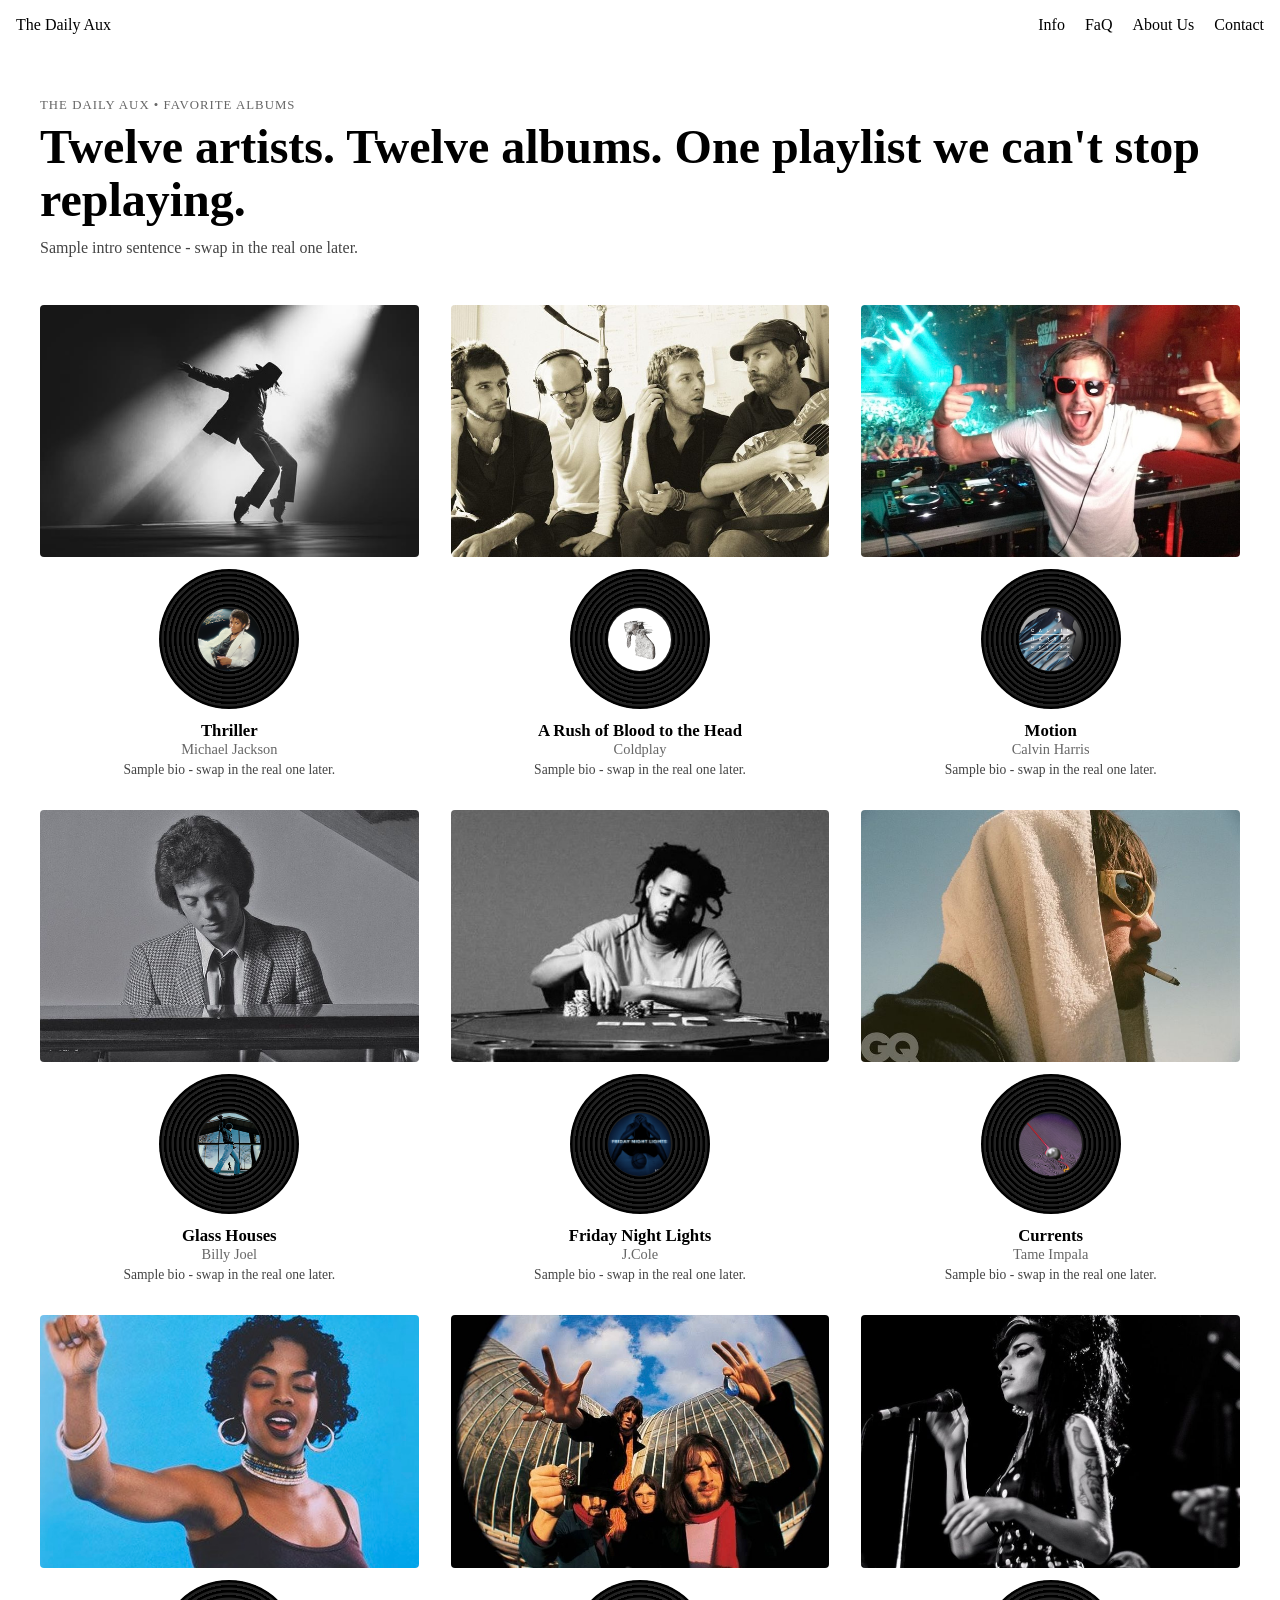
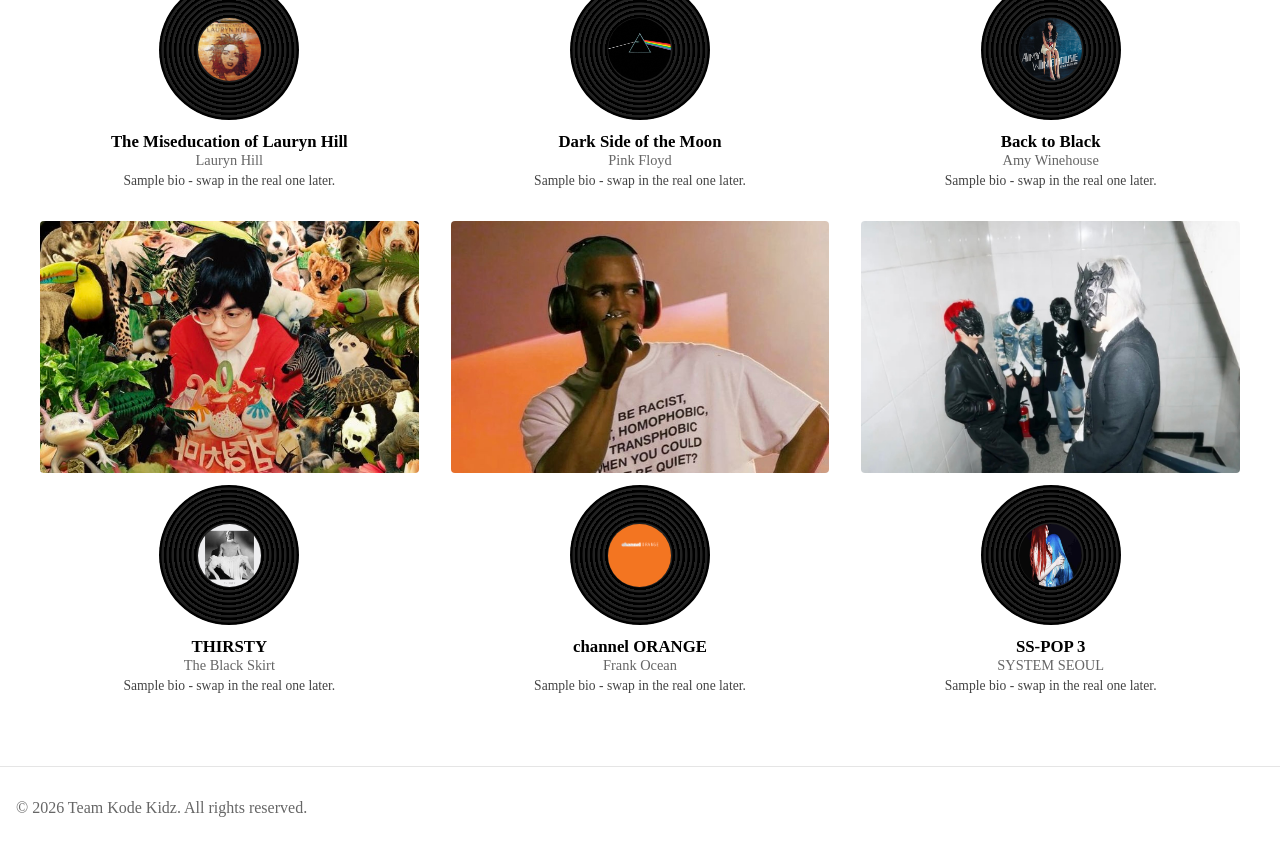
==== index.html @ ed81948b "Add home page artist/album images and grid layout - images/home/: 12 artist photos + 12 album covers" ====
<!DOCTYPE html>
<html lang="en">
<head>
  <meta charset="UTF-8">
  <meta name="viewport" content="width=device-width, initial-scale=1.0">
  <title>The Daily Aux | Home</title>
  <link rel="stylesheet" href="style.css">

  <!-- Home page only. style.css stays the shared frame (header/footer); -->
  <!-- each page styles its own <main> content here. -->
  <style>
    .intro {
      padding: 2rem 1.5rem;
    }

    .intro-eyebrow {
      text-transform: uppercase;
      letter-spacing: 0.08em;
      font-size: 0.8rem;
      color: #666;
      margin: 0 0 0.5rem;
    }

    .intro-headline {
      font-size: clamp(1.75rem, 4vw, 3rem);
      line-height: 1.1;
      margin: 0 0 0.75rem;
    }

    .intro-text {
      max-width: 40em;
      color: #444;
      margin: 0;
    }

    .spotlight {
      padding: 1rem 1.5rem 3rem;
    }

    .spotlight-grid {
      display: grid;
      grid-template-columns: repeat(3, 1fr);
      gap: 2rem;
    }

    .spotlight-card {
      display: flex;
      flex-direction: column;
      align-items: center;
      text-align: center;
      gap: 0.75rem;
    }

    .spotlight-photo {
      margin: 0;
      width: 100%;
      aspect-ratio: 3 / 2;
      overflow: hidden;
      border-radius: 4px;
      background: #eeeeee;
    }

    .spotlight-photo img {
      width: 100%;
      height: 100%;
      object-fit: cover;
    }

    /* Vinyl record - pure CSS, spins on its own. No JS. */
    .vinyl {
      width: 140px;
      height: 140px;
    }

    .vinyl-record {
      width: 100%;
      height: 100%;
      border-radius: 50%;
      background: repeating-radial-gradient(circle, #222222 0, #222222 2px, #000000 3px, #000000 5px);
      display: flex;
      align-items: center;
      justify-content: center;
      animation: vinyl-spin 6s linear infinite;
    }

    .vinyl-label {
      width: 45%;
      height: 45%;
      border-radius: 50%;
      object-fit: cover;
    }

    @keyframes vinyl-spin {
      from { transform: rotate(0deg); }
      to { transform: rotate(360deg); }
    }

    .spotlight-text h2 {
      margin: 0;
      font-size: 1.05rem;
    }

    .spotlight-text h3 {
      margin: 0;
      font-weight: 400;
      color: #666666;
      font-size: 0.9rem;
    }

    .spotlight-text p {
      margin: 0.25rem 0 0;
      font-size: 0.85rem;
      color: #444444;
    }
  </style>
</head>
<body>

  <!-- [SHARED HEADER] MJ only - do not edit this block -->
  <header>
    <div class="logo">
      <a href="index.html">The Daily Aux</a>
    </div>
    <nav>
      <ul>
        <li><a href="info.html">Info</a></li>
        <li><a href="faq.html">FaQ</a></li>
        <li><a href="about.html">About Us</a></li>
        <li><a href="contact.html">Contact</a></li>
      </ul>
    </nav>
  </header>

  <!-- ======================================================== -->
  <!-- [YOUR WORKSPACE] Edit only inside this <main> tag.       -->

  <main>

    <!-- ============================================================ -->
    <!-- INTRO                                                         -->
    <!-- Sample placeholder copy only - real text comes later.        -->
    <!-- ============================================================ -->
    <section class="intro">
      <p class="intro-eyebrow">The Daily Aux &bull; Favorite Albums</p>
      <h1 class="intro-headline">Twelve artists. Twelve albums. One playlist we can't stop replaying.</h1>
      <p class="intro-text">Sample intro sentence - swap in the real one later.</p>
    </section>

    <!-- ============================================================ -->
    <!-- ARTIST SPOTLIGHT - static grid, HTML+CSS only, no JS yet.    -->
    <!-- All 12 artists show at once, no arrows or navigation. Each   -->
    <!-- card has its own vinyl that spins on its own (pure CSS       -->
    <!-- animation) with that artist's album cover as the label.      -->
    <!-- Later, once JS is allowed, this becomes a one-at-a-time      -->
    <!-- carousel with arrows - same cards, reused.                   -->
    <!-- Bios and images below are placeholders - real files go in   -->
    <!-- images/home/ as artist-NN-code.jpg / album-NN-code.jpg,      -->
    <!-- where NN is the order number and code is a 2-letter artist  -->
    <!-- code (mj, cp, ch, bj, jc, ti, lh, pf, aw, bs, fo, ss).       -->
    <!-- ============================================================ -->
    <section class="spotlight" aria-label="Featured artists">
      <div class="spotlight-grid">

        <article class="spotlight-card">
          <figure class="spotlight-photo">
            <img src="images/home/artist-01-mj.jpg" alt="Michael Jackson">
          </figure>
          <div class="vinyl">
            <div class="vinyl-record">
              <img class="vinyl-label" src="images/home/album-01-mj.jpg" alt="Thriller cover">
            </div>
          </div>
          <div class="spotlight-text">
            <h2>Thriller</h2>
            <h3>Michael Jackson</h3>
            <p>Sample bio - swap in the real one later.</p>
          </div>
        </article>

        <article class="spotlight-card">
          <figure class="spotlight-photo">
            <img src="images/home/artist-02-cp.jpg" alt="Coldplay">
          </figure>
          <div class="vinyl">
            <div class="vinyl-record">
              <img class="vinyl-label" src="images/home/album-02-cp.jpg" alt="A Rush of Blood to the Head cover">
            </div>
          </div>
          <div class="spotlight-text">
            <h2>A Rush of Blood to the Head</h2>
            <h3>Coldplay</h3>
            <p>Sample bio - swap in the real one later.</p>
          </div>
        </article>

        <article class="spotlight-card">
          <figure class="spotlight-photo">
            <img src="images/home/artist-03-ch.jpg" alt="Calvin Harris">
          </figure>
          <div class="vinyl">
            <div class="vinyl-record">
              <img class="vinyl-label" src="images/home/album-03-ch.jpg" alt="Motion cover">
            </div>
          </div>
          <div class="spotlight-text">
            <h2>Motion</h2>
            <h3>Calvin Harris</h3>
            <p>Sample bio - swap in the real one later.</p>
          </div>
        </article>

        <article class="spotlight-card">
          <figure class="spotlight-photo">
            <img src="images/home/artist-04-bj.jpg" alt="Billy Joel">
          </figure>
          <div class="vinyl">
            <div class="vinyl-record">
              <img class="vinyl-label" src="images/home/album-04-bj.jpg" alt="Glass Houses cover">
            </div>
          </div>
          <div class="spotlight-text">
            <h2>Glass Houses</h2>
            <h3>Billy Joel</h3>
            <p>Sample bio - swap in the real one later.</p>
          </div>
        </article>

        <article class="spotlight-card">
          <figure class="spotlight-photo">
            <img src="images/home/artist-05-jc.jpg" alt="J.Cole">
          </figure>
          <div class="vinyl">
            <div class="vinyl-record">
              <img class="vinyl-label" src="images/home/album-05-jc.jpg" alt="Friday Night Lights cover">
            </div>
          </div>
          <div class="spotlight-text">
            <h2>Friday Night Lights</h2>
            <h3>J.Cole</h3>
            <p>Sample bio - swap in the real one later.</p>
          </div>
        </article>

        <article class="spotlight-card">
          <figure class="spotlight-photo">
            <img src="images/home/artist-06-ti.jpg" alt="Tame Impala">
          </figure>
          <div class="vinyl">
            <div class="vinyl-record">
              <img class="vinyl-label" src="images/home/album-06-ti.jpg" alt="Currents cover">
            </div>
          </div>
          <div class="spotlight-text">
            <h2>Currents</h2>
            <h3>Tame Impala</h3>
            <p>Sample bio - swap in the real one later.</p>
          </div>
        </article>

        <article class="spotlight-card">
          <figure class="spotlight-photo">
            <img src="images/home/artist-07-lh.jpg" alt="Lauryn Hill">
          </figure>
          <div class="vinyl">
            <div class="vinyl-record">
              <img class="vinyl-label" src="images/home/album-07-lh.jpg" alt="The Miseducation of Lauryn Hill cover">
            </div>
          </div>
          <div class="spotlight-text">
            <h2>The Miseducation of Lauryn Hill</h2>
            <h3>Lauryn Hill</h3>
            <p>Sample bio - swap in the real one later.</p>
          </div>
        </article>

        <article class="spotlight-card">
          <figure class="spotlight-photo">
            <img src="images/home/artist-08-pf.jpg" alt="Pink Floyd">
          </figure>
          <div class="vinyl">
            <div class="vinyl-record">
              <img class="vinyl-label" src="images/home/album-08-pf.jpg" alt="Dark Side of the Moon cover">
            </div>
          </div>
          <div class="spotlight-text">
            <h2>Dark Side of the Moon</h2>
            <h3>Pink Floyd</h3>
            <p>Sample bio - swap in the real one later.</p>
          </div>
        </article>

        <article class="spotlight-card">
          <figure class="spotlight-photo">
            <img src="images/home/artist-09-aw.jpg" alt="Amy Winehouse">
          </figure>
          <div class="vinyl">
            <div class="vinyl-record">
              <img class="vinyl-label" src="images/home/album-09-aw.jpg" alt="Back to Black cover">
            </div>
          </div>
          <div class="spotlight-text">
            <h2>Back to Black</h2>
            <h3>Amy Winehouse</h3>
            <p>Sample bio - swap in the real one later.</p>
          </div>
        </article>

        <article class="spotlight-card">
          <figure class="spotlight-photo">
            <img src="images/home/artist-10-bs.jpg" alt="The Black Skirt">
          </figure>
          <div class="vinyl">
            <div class="vinyl-record">
              <img class="vinyl-label" src="images/home/album-10-bs.jpg" alt="THIRSTY cover">
            </div>
          </div>
          <div class="spotlight-text">
            <h2>THIRSTY</h2>
            <h3>The Black Skirt</h3>
            <p>Sample bio - swap in the real one later.</p>
          </div>
        </article>

        <article class="spotlight-card">
          <figure class="spotlight-photo">
            <img src="images/home/artist-11-fo.jpg" alt="Frank Ocean">
          </figure>
          <div class="vinyl">
            <div class="vinyl-record">
              <img class="vinyl-label" src="images/home/album-11-fo.jpg" alt="channel ORANGE cover">
            </div>
          </div>
          <div class="spotlight-text">
            <h2>channel ORANGE</h2>
            <h3>Frank Ocean</h3>
            <p>Sample bio - swap in the real one later.</p>
          </div>
        </article>

        <article class="spotlight-card">
          <figure class="spotlight-photo">
            <img src="images/home/artist-12-ss.jpg" alt="SYSTEM SEOUL">
          </figure>
          <div class="vinyl">
            <div class="vinyl-record">
              <img class="vinyl-label" src="images/home/album-12-ss.jpg" alt="SS-POP 3 cover">
            </div>
          </div>
          <div class="spotlight-text">
            <h2>SS-POP 3</h2>
            <h3>SYSTEM SEOUL</h3>
            <p>Sample bio - swap in the real one later.</p>
          </div>
        </article>

      </div>
    </section>

  </main>
  <!-- ======================================================== -->

  <!-- [SHARED FOOTER] MJ only - do not edit this block -->
  <footer>
    <hr>
    <p>&copy; 2026 Team Kode Kidz. All rights reserved.</p>
  </footer>

</body>
</html>
---- style.css ----
/* =========================================================
   IMS222 Team Project - Shared Stylesheet
   MJ manages this file. Team members: do not edit.

   Only the shared frame (top menu bar + footer) is styled
   here so every page matches. Page content inside <main> we
   style ourselves as we go.
   ========================================================= */

*,
*::before,
*::after {
  box-sizing: border-box;
}

body {
  margin: 0;
}

img {
  max-width: 100%;
  height: auto;
}

/* --- Top menu bar (shared header) --- */
header {
  display: flex;
  flex-wrap: wrap;
  align-items: center;
  justify-content: space-between;
  padding: 1rem;
}

header .logo a {
  text-decoration: none;
  color: inherit;
}

nav ul {
  display: flex;
  flex-wrap: wrap;
  gap: 1.25rem;
  margin: 0;
  padding: 0;
  list-style: none;
}

nav a {
  text-decoration: none;
  color: inherit;
}

nav a:hover {
  text-decoration: underline;
}

main {
  padding: 1rem;
}
/* --- Footer (shared) --- */
footer {
  color: #666666;
}

footer p {
  padding: 1rem;
}

footer hr {
  border: none;
  border-top: 1px solid #e5e5e5;
}
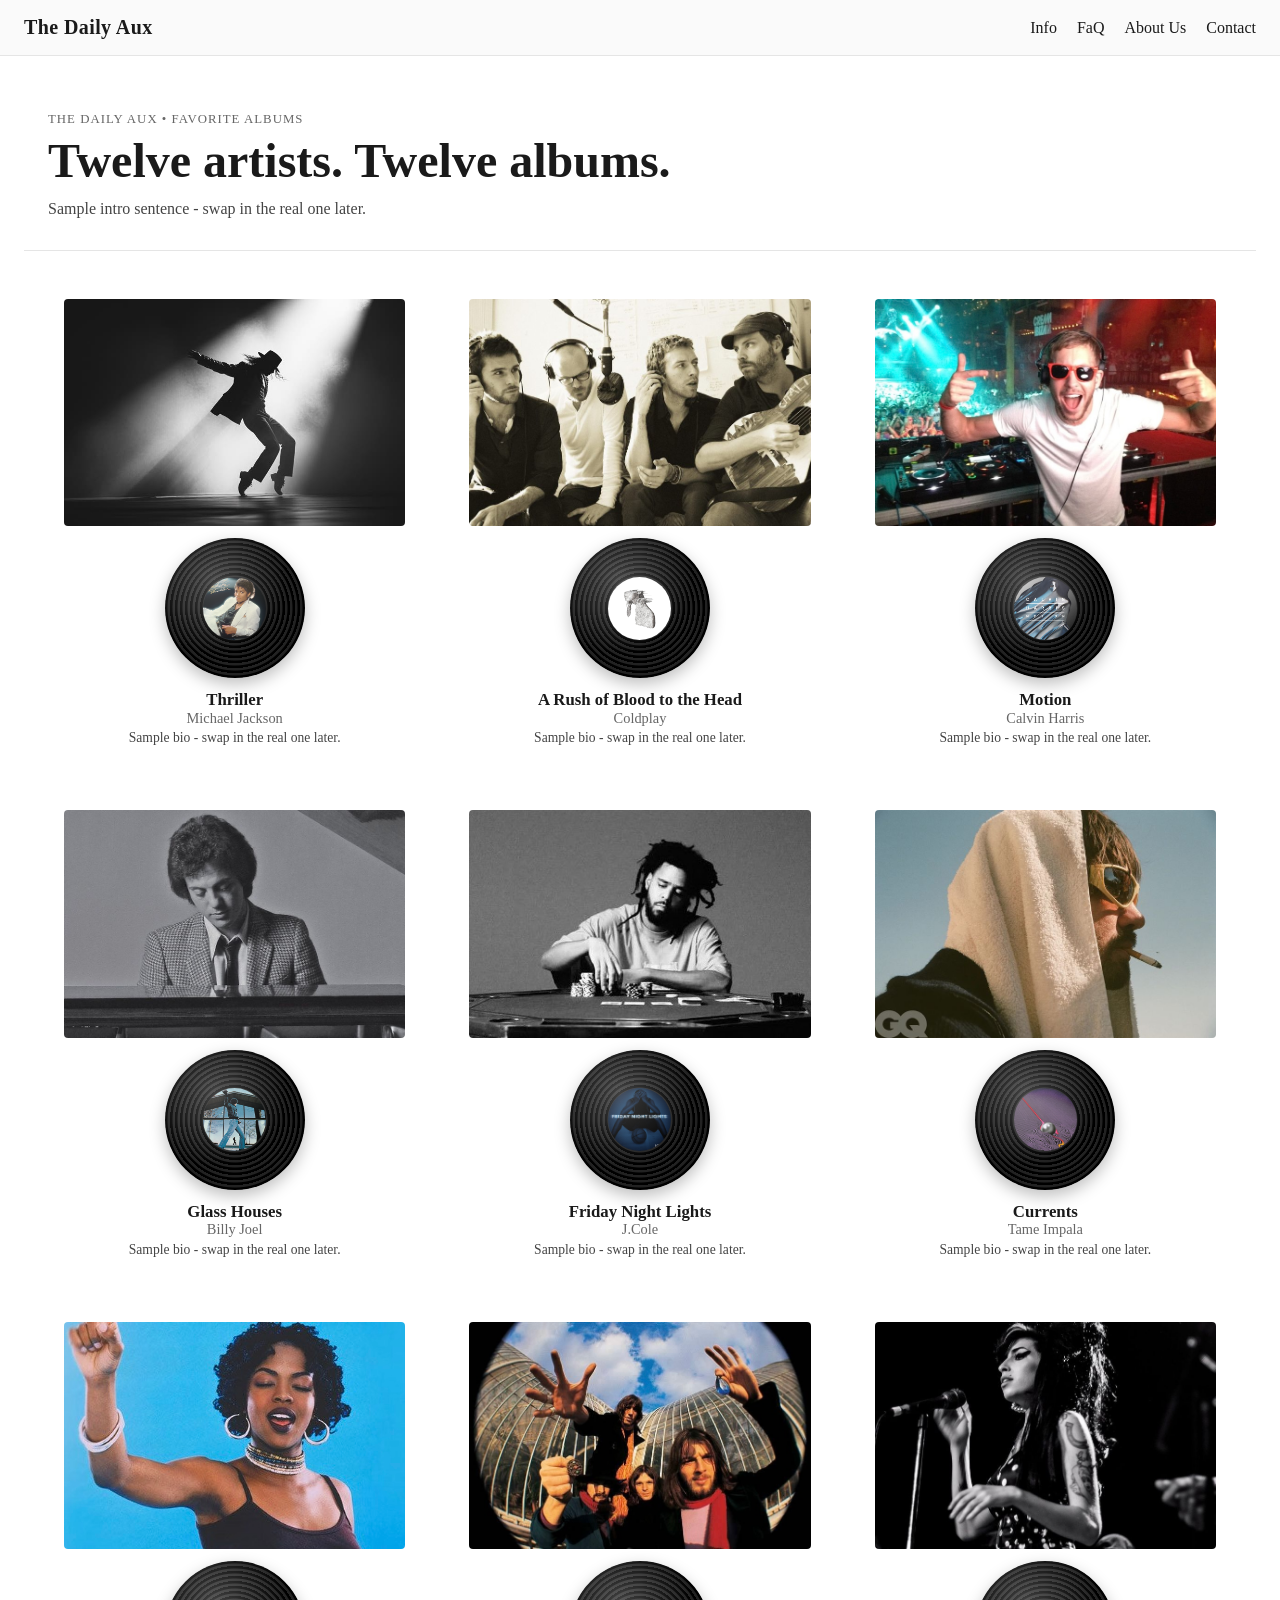
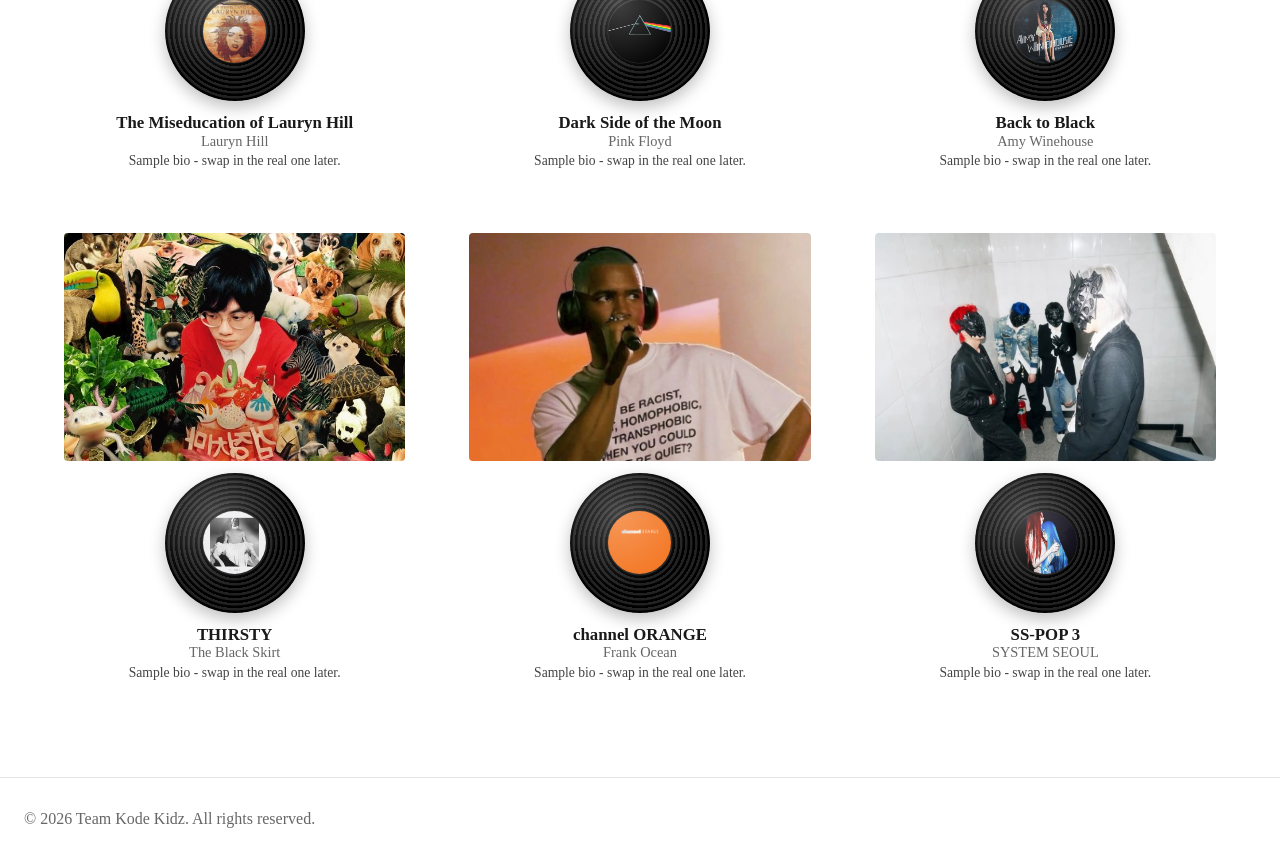
==== commit b8a6a684: "Style pass: shared frame polish + home page detail style.css (applies to all 5 pages): - Color token" ====
--- a/index.html
+++ b/index.html
@@ -34,13 +34,26 @@
     }
 
     .spotlight {
-      padding: 1rem 1.5rem 3rem;
+      padding: 2rem 1.5rem 3rem;
+      border-top: 1px solid #e5e5e5;
     }
 
     .spotlight-grid {
       display: grid;
       grid-template-columns: repeat(3, 1fr);
       gap: 2rem;
+    }
+
+    @media (max-width: 700px) {
+      .spotlight-grid {
+        grid-template-columns: repeat(2, 1fr);
+      }
+    }
+
+    @media (max-width: 420px) {
+      .spotlight-grid {
+        grid-template-columns: 1fr;
+      }
     }
 
     .spotlight-card {
@@ -49,6 +62,15 @@
       align-items: center;
       text-align: center;
       gap: 0.75rem;
+      padding: 1rem;
+      border-radius: 8px;
+      background: #ffffff;
+      transition: transform 0.2s ease, box-shadow 0.2s ease;
+    }
+
+    .spotlight-card:hover {
+      transform: translateY(-4px);
+      box-shadow: 0 10px 20px rgba(0, 0, 0, 0.08);
     }
 
     .spotlight-photo {
@@ -73,14 +95,26 @@
     }
 
     .vinyl-record {
+      position: relative;
       width: 100%;
       height: 100%;
       border-radius: 50%;
       background: repeating-radial-gradient(circle, #222222 0, #222222 2px, #000000 3px, #000000 5px);
+      box-shadow: 0 6px 16px rgba(0, 0, 0, 0.25);
       display: flex;
       align-items: center;
       justify-content: center;
       animation: vinyl-spin 6s linear infinite;
+    }
+
+    /* Glossy highlight sitting on top of the record + label */
+    .vinyl-record::before {
+      content: "";
+      position: absolute;
+      inset: 0;
+      border-radius: 50%;
+      background: radial-gradient(circle at 35% 30%, rgba(255, 255, 255, 0.25), transparent 55%);
+      pointer-events: none;
     }
 
     .vinyl-label {
@@ -142,7 +176,7 @@
     <!-- ============================================================ -->
     <section class="intro">
       <p class="intro-eyebrow">The Daily Aux &bull; Favorite Albums</p>
-      <h1 class="intro-headline">Twelve artists. Twelve albums. One playlist we can't stop replaying.</h1>
+      <h1 class="intro-headline">Twelve artists. Twelve albums.</h1>
       <p class="intro-text">Sample intro sentence - swap in the real one later.</p>
     </section>
 
--- a/style.css
+++ b/style.css
@@ -13,13 +13,51 @@
   box-sizing: border-box;
 }
 
+:root {
+  --color-accent: #b5502e;
+  --color-text: #1a1a1a;
+  --color-muted: #666666;
+
+  --space-sm: 0.5rem;
+  --space-md: 1rem;
+  --space-lg: 1.5rem;
+  --space-xl: 2rem;
+}
+
 body {
   margin: 0;
+  color: var(--color-text);
 }
 
 img {
   max-width: 100%;
   height: auto;
+}
+
+/* --- Heading defaults (applies everywhere, incl. each page's <main>) --- */
+h1,
+h2,
+h3 {
+  margin: 0 0 0.5em;
+  font-weight: 700;
+  line-height: 1.15;
+}
+
+h1 {
+  font-size: 2.25rem;
+}
+
+h2 {
+  font-size: 1.5rem;
+}
+
+h3 {
+  font-size: 1.125rem;
+}
+
+/* --- Body link color (nav links keep their own style below) --- */
+main a {
+  color: var(--color-accent);
 }
 
 /* --- Top menu bar (shared header) --- */
@@ -28,10 +66,15 @@
   flex-wrap: wrap;
   align-items: center;
   justify-content: space-between;
-  padding: 1rem;
+  padding: var(--space-md) var(--space-lg);
+  background: #fafafa;
+  border-bottom: 1px solid #e5e5e5;
 }
 
 header .logo a {
+  font-weight: 700;
+  font-size: 1.25rem;
+  letter-spacing: 0.02em;
   text-decoration: none;
   color: inherit;
 }
@@ -54,16 +97,22 @@
   text-decoration: underline;
 }
 
+/* Current page, marked with aria-current="page" on the matching link */
+nav a[aria-current="page"] {
+  color: var(--color-accent);
+  font-weight: 700;
+}
+
 main {
-  padding: 1rem;
+  padding: var(--space-lg);
 }
 /* --- Footer (shared) --- */
 footer {
-  color: #666666;
+  color: var(--color-muted);
 }
 
 footer p {
-  padding: 1rem;
+  padding: var(--space-md) var(--space-lg);
 }
 
 footer hr {
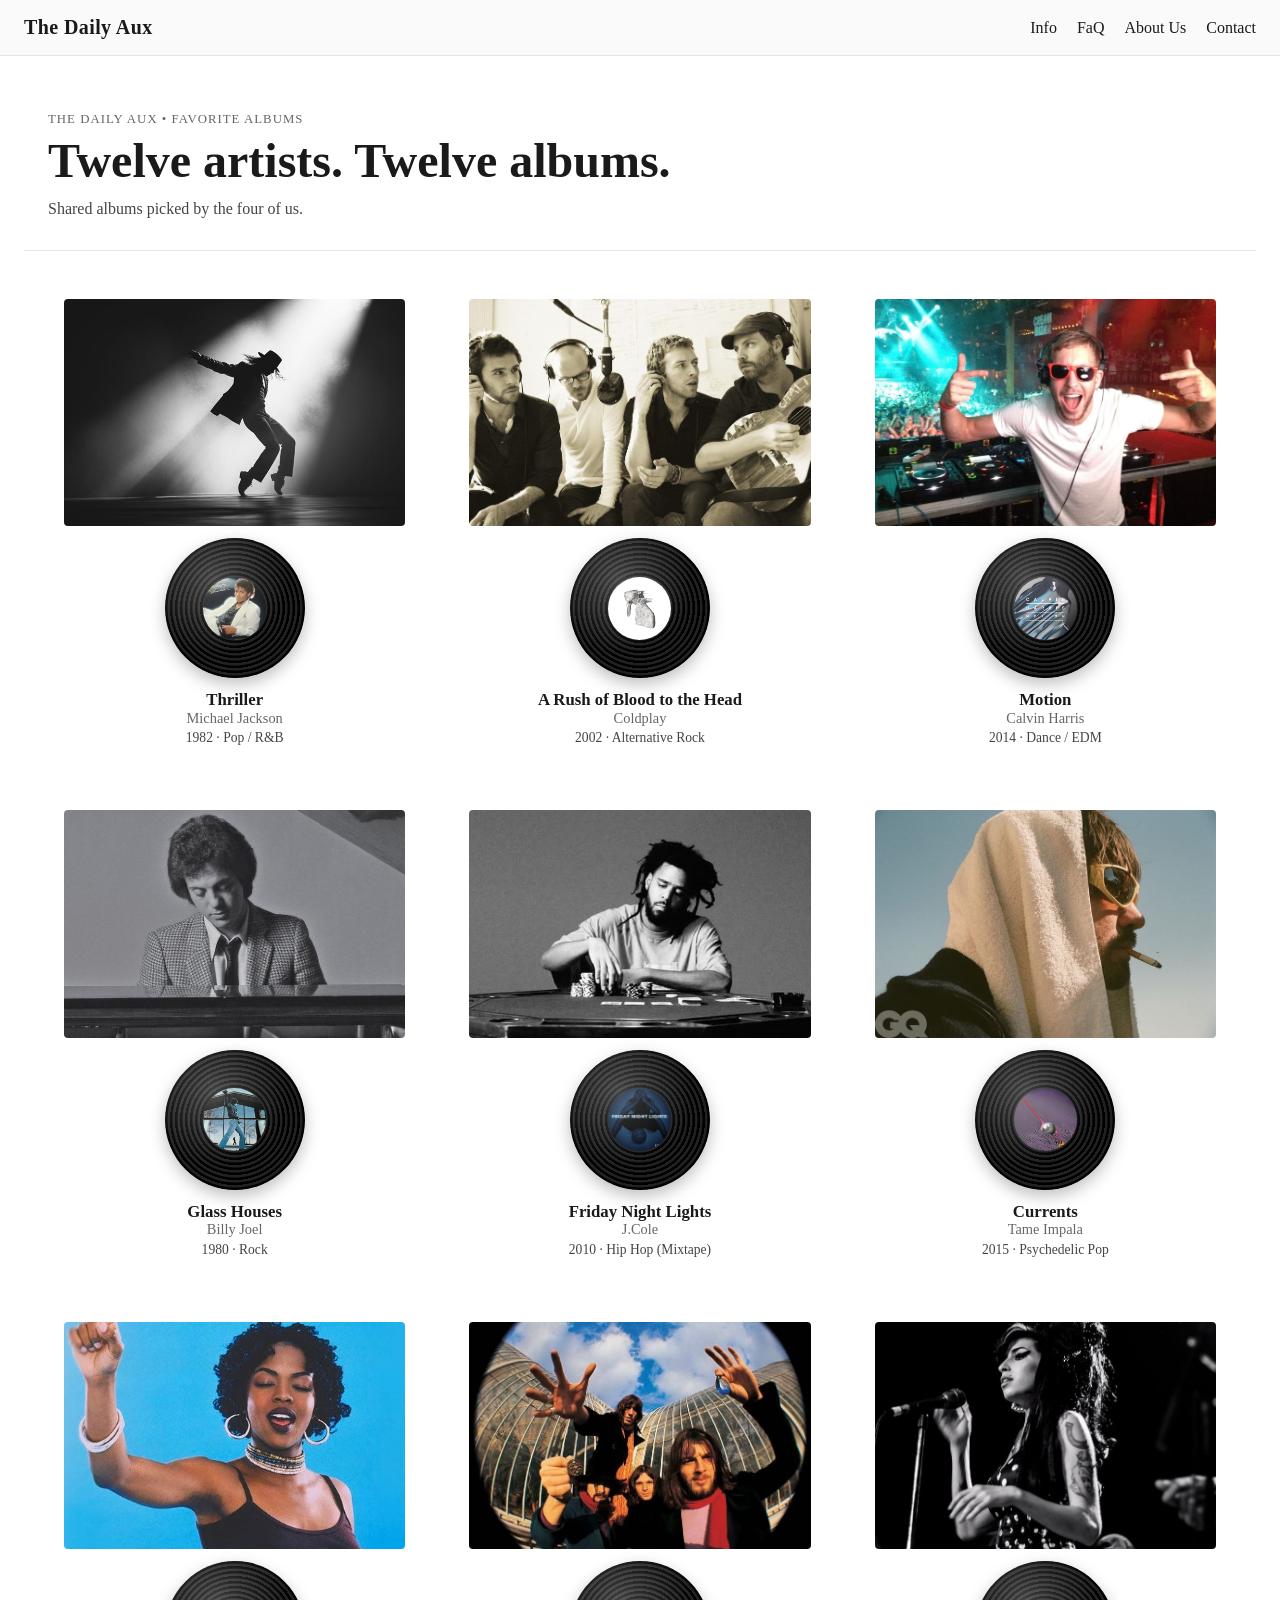
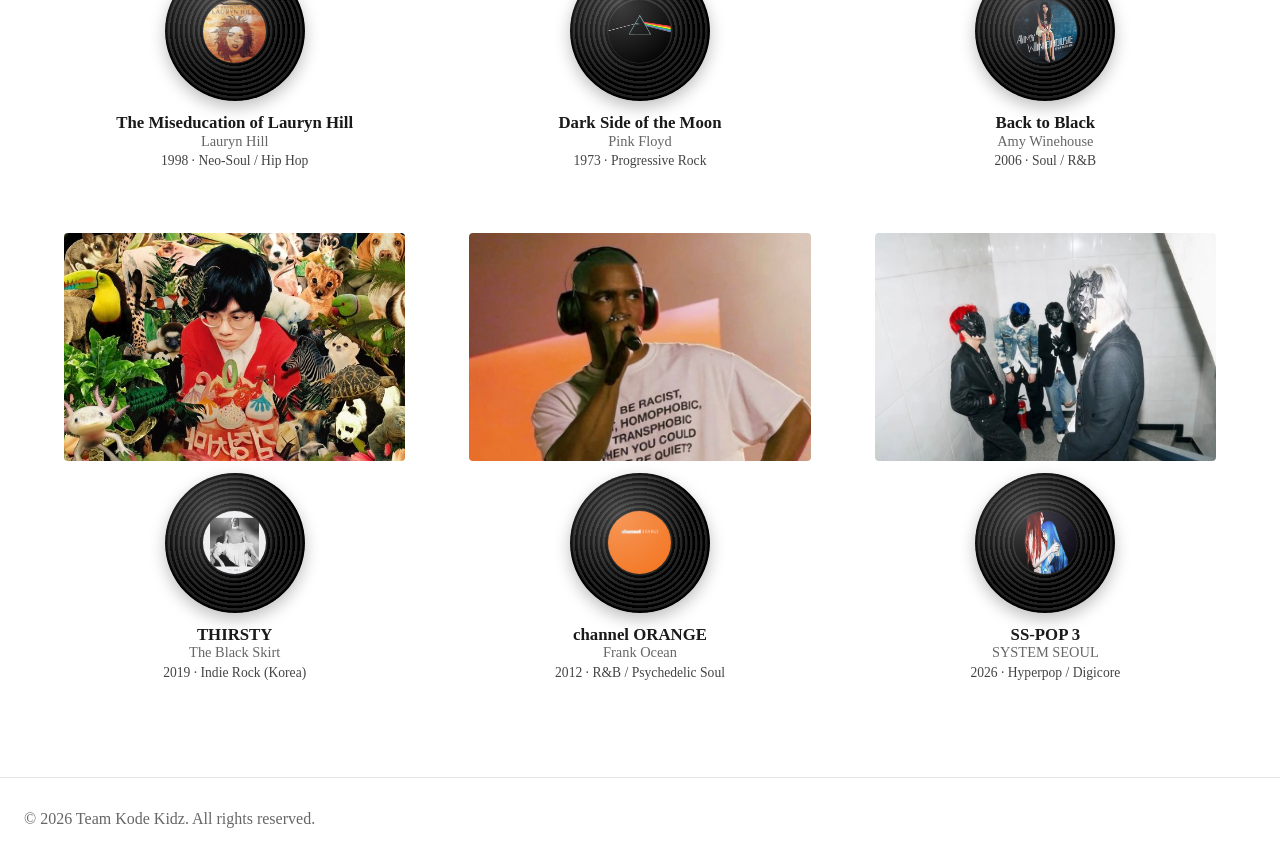
==== commit 2cd3ca55: "Fill in home page intro and album metadata - Intro tagline: "Shared albums picked by the four of us." ====
--- a/index.html
+++ b/index.html
@@ -177,7 +177,7 @@
     <section class="intro">
       <p class="intro-eyebrow">The Daily Aux &bull; Favorite Albums</p>
       <h1 class="intro-headline">Twelve artists. Twelve albums.</h1>
-      <p class="intro-text">Sample intro sentence - swap in the real one later.</p>
+      <p class="intro-text">Shared albums picked by the four of us.</p>
     </section>
 
     <!-- ============================================================ -->
@@ -207,7 +207,7 @@
           <div class="spotlight-text">
             <h2>Thriller</h2>
             <h3>Michael Jackson</h3>
-            <p>Sample bio - swap in the real one later.</p>
+            <p>1982 &middot; Pop / R&amp;B</p>
           </div>
         </article>
 
@@ -223,7 +223,7 @@
           <div class="spotlight-text">
             <h2>A Rush of Blood to the Head</h2>
             <h3>Coldplay</h3>
-            <p>Sample bio - swap in the real one later.</p>
+            <p>2002 &middot; Alternative Rock</p>
           </div>
         </article>
 
@@ -239,7 +239,7 @@
           <div class="spotlight-text">
             <h2>Motion</h2>
             <h3>Calvin Harris</h3>
-            <p>Sample bio - swap in the real one later.</p>
+            <p>2014 &middot; Dance / EDM</p>
           </div>
         </article>
 
@@ -255,7 +255,7 @@
           <div class="spotlight-text">
             <h2>Glass Houses</h2>
             <h3>Billy Joel</h3>
-            <p>Sample bio - swap in the real one later.</p>
+            <p>1980 &middot; Rock</p>
           </div>
         </article>
 
@@ -271,7 +271,7 @@
           <div class="spotlight-text">
             <h2>Friday Night Lights</h2>
             <h3>J.Cole</h3>
-            <p>Sample bio - swap in the real one later.</p>
+            <p>2010 &middot; Hip Hop (Mixtape)</p>
           </div>
         </article>
 
@@ -287,7 +287,7 @@
           <div class="spotlight-text">
             <h2>Currents</h2>
             <h3>Tame Impala</h3>
-            <p>Sample bio - swap in the real one later.</p>
+            <p>2015 &middot; Psychedelic Pop</p>
           </div>
         </article>
 
@@ -303,7 +303,7 @@
           <div class="spotlight-text">
             <h2>The Miseducation of Lauryn Hill</h2>
             <h3>Lauryn Hill</h3>
-            <p>Sample bio - swap in the real one later.</p>
+            <p>1998 &middot; Neo-Soul / Hip Hop</p>
           </div>
         </article>
 
@@ -319,7 +319,7 @@
           <div class="spotlight-text">
             <h2>Dark Side of the Moon</h2>
             <h3>Pink Floyd</h3>
-            <p>Sample bio - swap in the real one later.</p>
+            <p>1973 &middot; Progressive Rock</p>
           </div>
         </article>
 
@@ -335,7 +335,7 @@
           <div class="spotlight-text">
             <h2>Back to Black</h2>
             <h3>Amy Winehouse</h3>
-            <p>Sample bio - swap in the real one later.</p>
+            <p>2006 &middot; Soul / R&amp;B</p>
           </div>
         </article>
 
@@ -351,7 +351,7 @@
           <div class="spotlight-text">
             <h2>THIRSTY</h2>
             <h3>The Black Skirt</h3>
-            <p>Sample bio - swap in the real one later.</p>
+            <p>2019 &middot; Indie Rock (Korea)</p>
           </div>
         </article>
 
@@ -367,7 +367,7 @@
           <div class="spotlight-text">
             <h2>channel ORANGE</h2>
             <h3>Frank Ocean</h3>
-            <p>Sample bio - swap in the real one later.</p>
+            <p>2012 &middot; R&amp;B / Psychedelic Soul</p>
           </div>
         </article>
 
@@ -383,7 +383,7 @@
           <div class="spotlight-text">
             <h2>SS-POP 3</h2>
             <h3>SYSTEM SEOUL</h3>
-            <p>Sample bio - swap in the real one later.</p>
+            <p>2026 &middot; Hyperpop / Digicore</p>
           </div>
         </article>
 
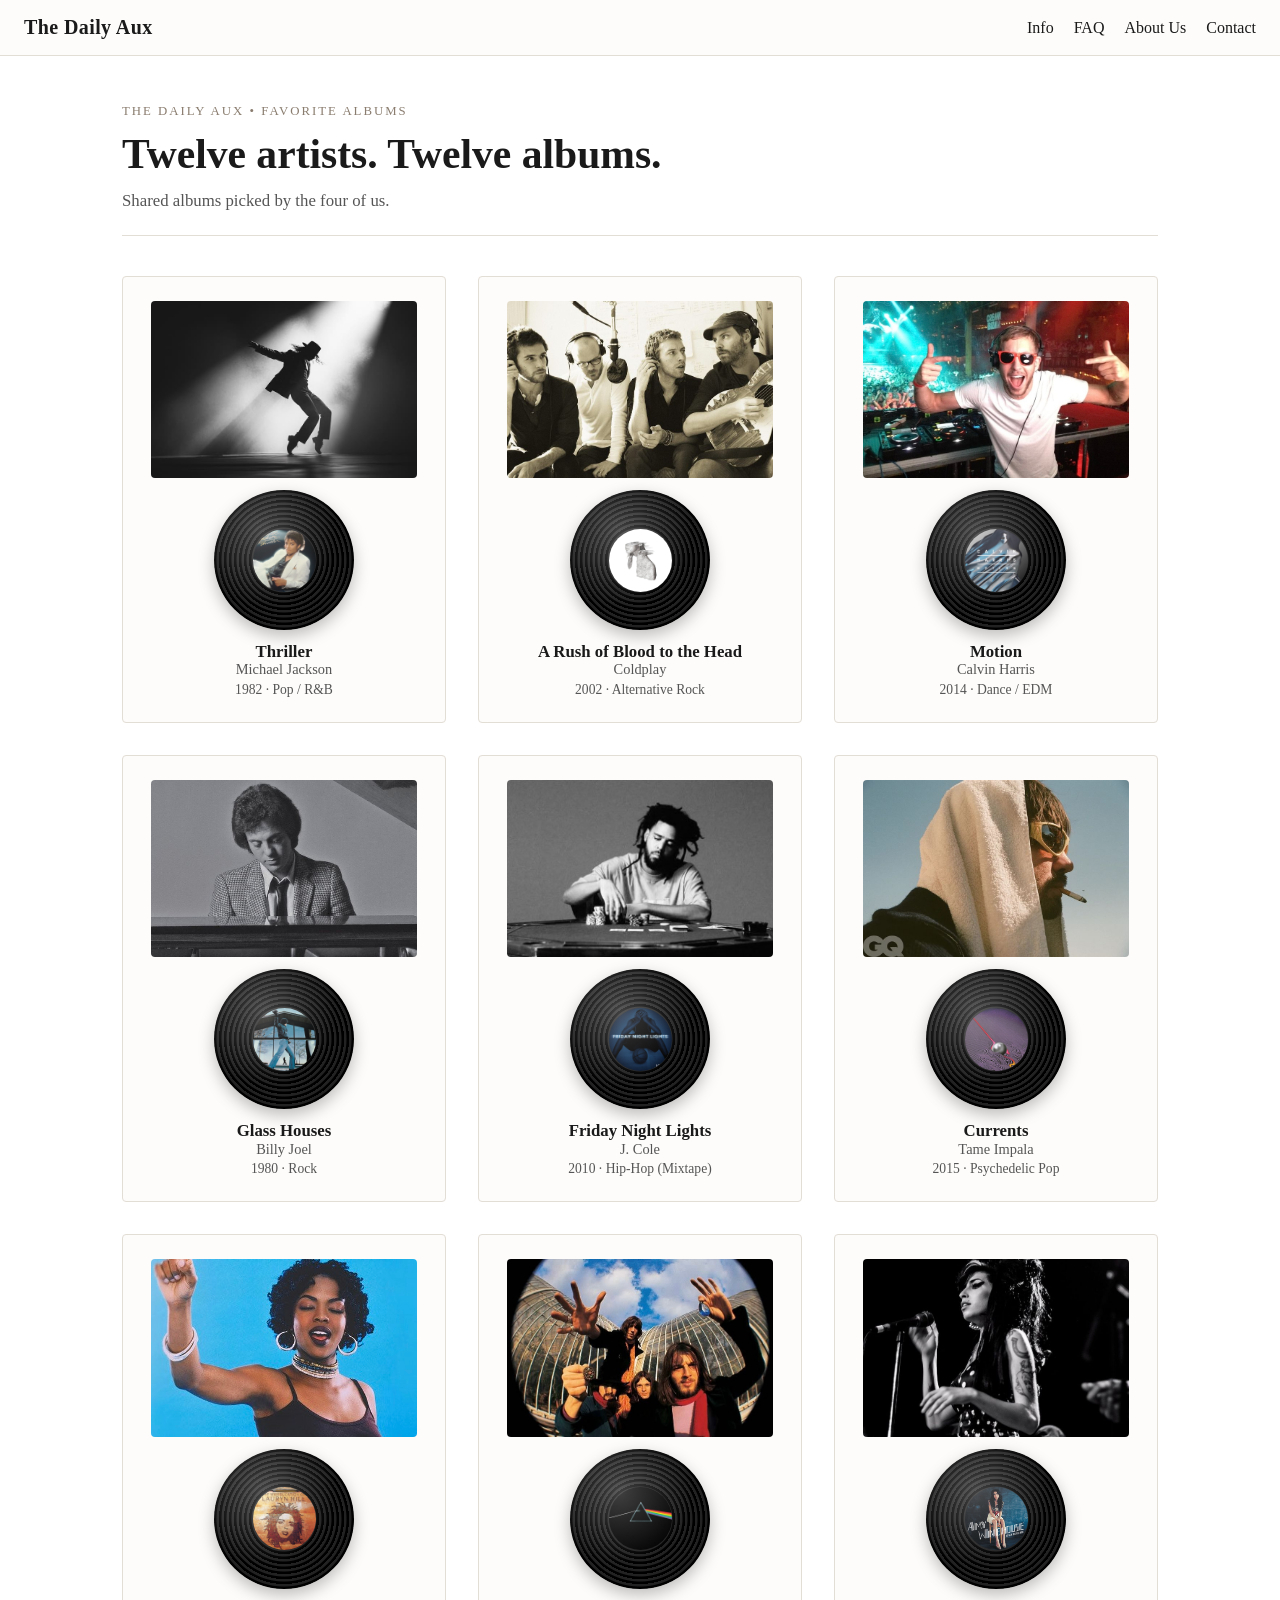
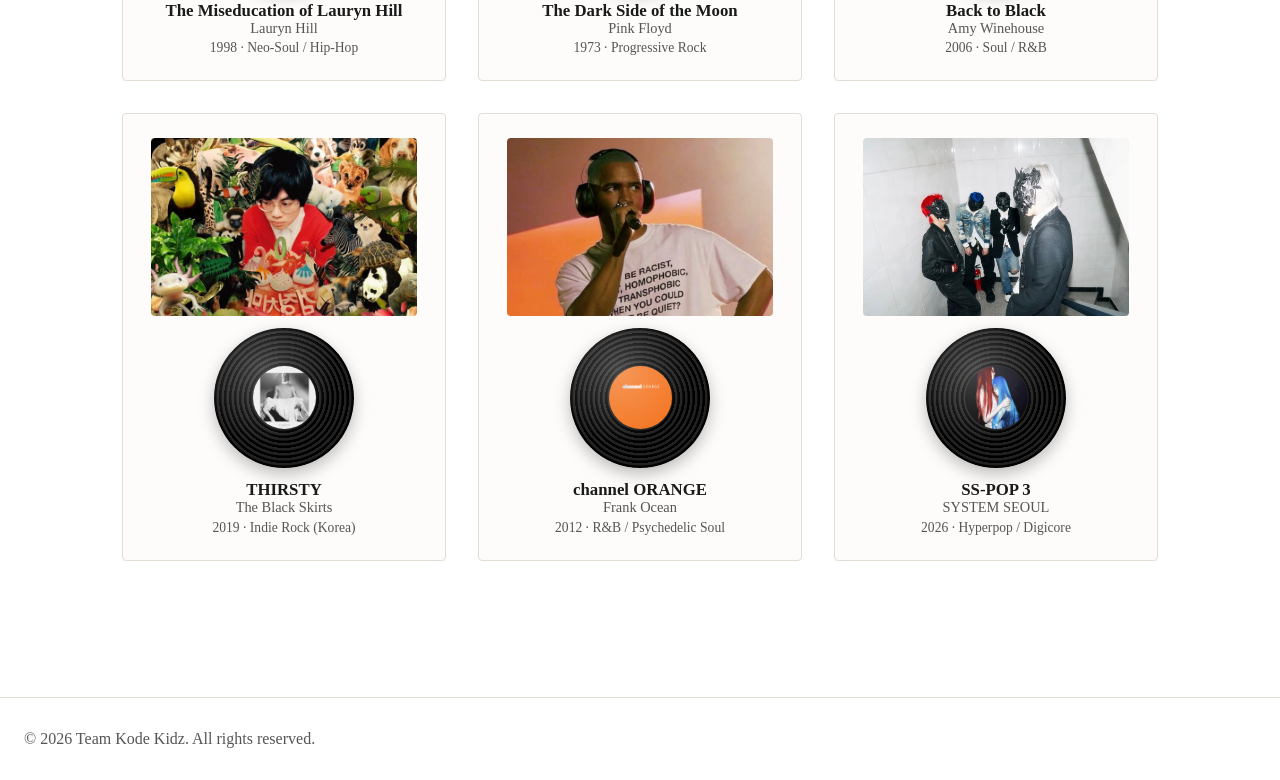
==== commit f97ccaee: "Unify page design on the Info layout; shared page header; image cleanup Styles - style.css is now th" ====
--- a/index.html
+++ b/index.html
@@ -5,148 +5,8 @@
   <meta name="viewport" content="width=device-width, initial-scale=1.0">
   <title>The Daily Aux | Home</title>
   <link rel="stylesheet" href="style.css">
-
-  <!-- Home page only. style.css stays the shared frame (header/footer); -->
-  <!-- each page styles its own <main> content here. -->
-  <style>
-    .intro {
-      padding: 2rem 1.5rem;
-    }
-
-    .intro-eyebrow {
-      text-transform: uppercase;
-      letter-spacing: 0.08em;
-      font-size: 0.8rem;
-      color: #666;
-      margin: 0 0 0.5rem;
-    }
-
-    .intro-headline {
-      font-size: clamp(1.75rem, 4vw, 3rem);
-      line-height: 1.1;
-      margin: 0 0 0.75rem;
-    }
-
-    .intro-text {
-      max-width: 40em;
-      color: #444;
-      margin: 0;
-    }
-
-    .spotlight {
-      padding: 2rem 1.5rem 3rem;
-      border-top: 1px solid #e5e5e5;
-    }
-
-    .spotlight-grid {
-      display: grid;
-      grid-template-columns: repeat(3, 1fr);
-      gap: 2rem;
-    }
-
-    @media (max-width: 700px) {
-      .spotlight-grid {
-        grid-template-columns: repeat(2, 1fr);
-      }
-    }
-
-    @media (max-width: 420px) {
-      .spotlight-grid {
-        grid-template-columns: 1fr;
-      }
-    }
-
-    .spotlight-card {
-      display: flex;
-      flex-direction: column;
-      align-items: center;
-      text-align: center;
-      gap: 0.75rem;
-      padding: 1rem;
-      border-radius: 8px;
-      background: #ffffff;
-      transition: transform 0.2s ease, box-shadow 0.2s ease;
-    }
-
-    .spotlight-card:hover {
-      transform: translateY(-4px);
-      box-shadow: 0 10px 20px rgba(0, 0, 0, 0.08);
-    }
-
-    .spotlight-photo {
-      margin: 0;
-      width: 100%;
-      aspect-ratio: 3 / 2;
-      overflow: hidden;
-      border-radius: 4px;
-      background: #eeeeee;
-    }
-
-    .spotlight-photo img {
-      width: 100%;
-      height: 100%;
-      object-fit: cover;
-    }
-
-    /* Vinyl record - pure CSS, spins on its own. No JS. */
-    .vinyl {
-      width: 140px;
-      height: 140px;
-    }
-
-    .vinyl-record {
-      position: relative;
-      width: 100%;
-      height: 100%;
-      border-radius: 50%;
-      background: repeating-radial-gradient(circle, #222222 0, #222222 2px, #000000 3px, #000000 5px);
-      box-shadow: 0 6px 16px rgba(0, 0, 0, 0.25);
-      display: flex;
-      align-items: center;
-      justify-content: center;
-      animation: vinyl-spin 6s linear infinite;
-    }
-
-    /* Glossy highlight sitting on top of the record + label */
-    .vinyl-record::before {
-      content: "";
-      position: absolute;
-      inset: 0;
-      border-radius: 50%;
-      background: radial-gradient(circle at 35% 30%, rgba(255, 255, 255, 0.25), transparent 55%);
-      pointer-events: none;
-    }
-
-    .vinyl-label {
-      width: 45%;
-      height: 45%;
-      border-radius: 50%;
-      object-fit: cover;
-    }
-
-    @keyframes vinyl-spin {
-      from { transform: rotate(0deg); }
-      to { transform: rotate(360deg); }
-    }
-
-    .spotlight-text h2 {
-      margin: 0;
-      font-size: 1.05rem;
-    }
-
-    .spotlight-text h3 {
-      margin: 0;
-      font-weight: 400;
-      color: #666666;
-      font-size: 0.9rem;
-    }
-
-    .spotlight-text p {
-      margin: 0.25rem 0 0;
-      font-size: 0.85rem;
-      color: #444444;
-    }
-  </style>
+  <link rel="stylesheet" href="index.css">
+
 </head>
 <body>
 
@@ -158,7 +18,7 @@
     <nav>
       <ul>
         <li><a href="info.html">Info</a></li>
-        <li><a href="faq.html">FaQ</a></li>
+        <li><a href="faq.html">FAQ</a></li>
         <li><a href="about.html">About Us</a></li>
         <li><a href="contact.html">Contact</a></li>
       </ul>
@@ -170,32 +30,16 @@
 
   <main>
 
-    <!-- ============================================================ -->
-    <!-- INTRO                                                         -->
-    <!-- Sample placeholder copy only - real text comes later.        -->
-    <!-- ============================================================ -->
-    <section class="intro">
-      <p class="intro-eyebrow">The Daily Aux &bull; Favorite Albums</p>
-      <h1 class="intro-headline">Twelve artists. Twelve albums.</h1>
-      <p class="intro-text">Shared albums picked by the four of us.</p>
-    </section>
-
-    <!-- ============================================================ -->
-    <!-- ARTIST SPOTLIGHT - static grid, HTML+CSS only, no JS yet.    -->
-    <!-- All 12 artists show at once, no arrows or navigation. Each   -->
-    <!-- card has its own vinyl that spins on its own (pure CSS       -->
-    <!-- animation) with that artist's album cover as the label.      -->
-    <!-- Later, once JS is allowed, this becomes a one-at-a-time      -->
-    <!-- carousel with arrows - same cards, reused.                   -->
-    <!-- Bios and images below are placeholders - real files go in   -->
-    <!-- images/home/ as artist-NN-code.jpg / album-NN-code.jpg,      -->
-    <!-- where NN is the order number and code is a 2-letter artist  -->
-    <!-- code (mj, cp, ch, bj, jc, ti, lh, pf, aw, bs, fo, ss).       -->
-    <!-- ============================================================ -->
-    <section class="spotlight" aria-label="Featured artists">
+    <p class="eyebrow">The Daily Aux &bull; Favorite Albums</p>
+    <h1>Twelve artists. Twelve albums.</h1>
+    <p class="subtitle">Shared albums picked by the four of us.</p>
+    <hr>
+
+    <!-- Artist spotlight: image naming is explained in images/home/README.md -->
+    <section aria-label="Featured artists">
       <div class="spotlight-grid">
 
-        <article class="spotlight-card">
+        <article class="card spotlight-card">
           <figure class="spotlight-photo">
             <img src="images/home/artist-01-mj.jpg" alt="Michael Jackson">
           </figure>
@@ -211,7 +55,7 @@
           </div>
         </article>
 
-        <article class="spotlight-card">
+        <article class="card spotlight-card">
           <figure class="spotlight-photo">
             <img src="images/home/artist-02-cp.jpg" alt="Coldplay">
           </figure>
@@ -227,7 +71,7 @@
           </div>
         </article>
 
-        <article class="spotlight-card">
+        <article class="card spotlight-card">
           <figure class="spotlight-photo">
             <img src="images/home/artist-03-ch.jpg" alt="Calvin Harris">
           </figure>
@@ -243,7 +87,7 @@
           </div>
         </article>
 
-        <article class="spotlight-card">
+        <article class="card spotlight-card">
           <figure class="spotlight-photo">
             <img src="images/home/artist-04-bj.jpg" alt="Billy Joel">
           </figure>
@@ -259,9 +103,9 @@
           </div>
         </article>
 
-        <article class="spotlight-card">
-          <figure class="spotlight-photo">
-            <img src="images/home/artist-05-jc.jpg" alt="J.Cole">
+        <article class="card spotlight-card">
+          <figure class="spotlight-photo">
+            <img src="images/home/artist-05-jc.jpg" alt="J. Cole">
           </figure>
           <div class="vinyl">
             <div class="vinyl-record">
@@ -270,12 +114,12 @@
           </div>
           <div class="spotlight-text">
             <h2>Friday Night Lights</h2>
-            <h3>J.Cole</h3>
-            <p>2010 &middot; Hip Hop (Mixtape)</p>
-          </div>
-        </article>
-
-        <article class="spotlight-card">
+            <h3>J. Cole</h3>
+            <p>2010 &middot; Hip-Hop (Mixtape)</p>
+          </div>
+        </article>
+
+        <article class="card spotlight-card">
           <figure class="spotlight-photo">
             <img src="images/home/artist-06-ti.jpg" alt="Tame Impala">
           </figure>
@@ -291,7 +135,7 @@
           </div>
         </article>
 
-        <article class="spotlight-card">
+        <article class="card spotlight-card">
           <figure class="spotlight-photo">
             <img src="images/home/artist-07-lh.jpg" alt="Lauryn Hill">
           </figure>
@@ -303,27 +147,27 @@
           <div class="spotlight-text">
             <h2>The Miseducation of Lauryn Hill</h2>
             <h3>Lauryn Hill</h3>
-            <p>1998 &middot; Neo-Soul / Hip Hop</p>
-          </div>
-        </article>
-
-        <article class="spotlight-card">
+            <p>1998 &middot; Neo-Soul / Hip-Hop</p>
+          </div>
+        </article>
+
+        <article class="card spotlight-card">
           <figure class="spotlight-photo">
             <img src="images/home/artist-08-pf.jpg" alt="Pink Floyd">
           </figure>
           <div class="vinyl">
             <div class="vinyl-record">
-              <img class="vinyl-label" src="images/home/album-08-pf.jpg" alt="Dark Side of the Moon cover">
-            </div>
-          </div>
-          <div class="spotlight-text">
-            <h2>Dark Side of the Moon</h2>
+              <img class="vinyl-label" src="images/home/album-08-pf.jpg" alt="The Dark Side of the Moon cover">
+            </div>
+          </div>
+          <div class="spotlight-text">
+            <h2>The Dark Side of the Moon</h2>
             <h3>Pink Floyd</h3>
             <p>1973 &middot; Progressive Rock</p>
           </div>
         </article>
 
-        <article class="spotlight-card">
+        <article class="card spotlight-card">
           <figure class="spotlight-photo">
             <img src="images/home/artist-09-aw.jpg" alt="Amy Winehouse">
           </figure>
@@ -339,9 +183,9 @@
           </div>
         </article>
 
-        <article class="spotlight-card">
-          <figure class="spotlight-photo">
-            <img src="images/home/artist-10-bs.jpg" alt="The Black Skirt">
+        <article class="card spotlight-card">
+          <figure class="spotlight-photo">
+            <img src="images/home/artist-10-bs.jpg" alt="The Black Skirts">
           </figure>
           <div class="vinyl">
             <div class="vinyl-record">
@@ -350,12 +194,12 @@
           </div>
           <div class="spotlight-text">
             <h2>THIRSTY</h2>
-            <h3>The Black Skirt</h3>
+            <h3>The Black Skirts</h3>
             <p>2019 &middot; Indie Rock (Korea)</p>
           </div>
         </article>
 
-        <article class="spotlight-card">
+        <article class="card spotlight-card">
           <figure class="spotlight-photo">
             <img src="images/home/artist-11-fo.jpg" alt="Frank Ocean">
           </figure>
@@ -371,7 +215,7 @@
           </div>
         </article>
 
-        <article class="spotlight-card">
+        <article class="card spotlight-card">
           <figure class="spotlight-photo">
             <img src="images/home/artist-12-ss.jpg" alt="SYSTEM SEOUL">
           </figure>
--- a/style.css
+++ b/style.css
@@ -1,11 +1,4 @@
-/* =========================================================
-   IMS222 Team Project - Shared Stylesheet
-   MJ manages this file. Team members: do not edit.
-
-   Only the shared frame (top menu bar + footer) is styled
-   here so every page matches. Page content inside <main> we
-   style ourselves as we go.
-   ========================================================= */
+/* Shared styles for every page. MJ manages this file. Page-specific styles go in <page>.css. */
 
 *,
 *::before,
@@ -14,9 +7,13 @@
 }
 
 :root {
-  --color-accent: #b5502e;
   --color-text: #1a1a1a;
-  --color-muted: #666666;
+  --color-body: #3a3a3a;
+  --color-muted: #555555;
+  --color-label: #8a7d6f;
+  --color-accent: #8a5a3a;
+  --color-border: #e2ddd5;
+  --color-surface: #fdfcfa;
 
   --space-sm: 0.5rem;
   --space-md: 1rem;
@@ -26,6 +23,7 @@
 
 body {
   margin: 0;
+  font-family: Georgia, 'Times New Roman', serif;
   color: var(--color-text);
 }
 
@@ -34,41 +32,36 @@
   height: auto;
 }
 
-/* --- Heading defaults (applies everywhere, incl. each page's <main>) --- */
 h1,
 h2,
 h3 {
-  margin: 0 0 0.5em;
+  margin: 0 0 0.5rem;
   font-weight: 700;
   line-height: 1.15;
 }
 
 h1 {
-  font-size: 2.25rem;
+  font-size: 2.6rem;
+  margin-bottom: 0.75rem;
 }
 
 h2 {
   font-size: 1.5rem;
+  margin-bottom: 1.25rem;
 }
 
 h3 {
-  font-size: 1.125rem;
+  font-size: 1.15rem;
 }
 
-/* --- Body link color (nav links keep their own style below) --- */
-main a {
-  color: var(--color-accent);
-}
-
-/* --- Top menu bar (shared header) --- */
 header {
   display: flex;
   flex-wrap: wrap;
   align-items: center;
   justify-content: space-between;
   padding: var(--space-md) var(--space-lg);
-  background: #fafafa;
-  border-bottom: 1px solid #e5e5e5;
+  background: var(--color-surface);
+  border-bottom: 1px solid var(--color-border);
 }
 
 header .logo a {
@@ -97,16 +90,68 @@
   text-decoration: underline;
 }
 
-/* Current page, marked with aria-current="page" on the matching link */
 nav a[aria-current="page"] {
   color: var(--color-accent);
   font-weight: 700;
 }
 
 main {
-  padding: var(--space-lg);
+  max-width: 1100px;
+  margin: 0 auto;
+  padding: 3rem 2rem 5rem;
 }
-/* --- Footer (shared) --- */
+
+main > section {
+  margin-bottom: 3rem;
+}
+
+main a {
+  color: var(--color-accent);
+}
+
+main hr {
+  border: none;
+  border-top: 1px solid var(--color-border);
+  margin: 0 0 2.5rem;
+}
+
+.eyebrow {
+  margin: 0 0 0.75rem;
+  text-transform: uppercase;
+  letter-spacing: 2px;
+  font-size: 0.8rem;
+  color: var(--color-label);
+}
+
+.subtitle {
+  margin: 0 0 1.5rem;
+  font-size: 1.05rem;
+  color: var(--color-muted);
+}
+
+.card {
+  padding: 1.5rem 1.75rem;
+  border: 1px solid var(--color-border);
+  border-radius: 4px;
+  background: var(--color-surface);
+}
+
+ul.plain {
+  margin: 0;
+  padding: 0;
+  list-style: none;
+}
+
+ul.plain li {
+  padding: 0.85rem 0;
+  border-bottom: 1px solid var(--color-border);
+  line-height: 1.6;
+}
+
+ul.plain li:last-child {
+  border-bottom: none;
+}
+
 footer {
   color: var(--color-muted);
 }
@@ -117,5 +162,5 @@
 
 footer hr {
   border: none;
-  border-top: 1px solid #e5e5e5;
+  border-top: 1px solid var(--color-border);
 }
--- a/index.css
+++ b/index.css
@@ -0,0 +1,103 @@
+.spotlight-grid {
+  display: grid;
+  grid-template-columns: repeat(3, 1fr);
+  gap: 2rem;
+}
+
+@media (max-width: 700px) {
+  .spotlight-grid {
+    grid-template-columns: repeat(2, 1fr);
+  }
+}
+
+@media (max-width: 420px) {
+  .spotlight-grid {
+    grid-template-columns: 1fr;
+  }
+}
+
+.spotlight-card {
+  display: flex;
+  flex-direction: column;
+  align-items: center;
+  gap: 0.75rem;
+  text-align: center;
+  transition: transform 0.2s ease, box-shadow 0.2s ease;
+}
+
+.spotlight-card:hover {
+  transform: translateY(-4px);
+  box-shadow: 0 10px 20px rgba(0, 0, 0, 0.08);
+}
+
+.spotlight-photo {
+  margin: 0;
+  width: 100%;
+  aspect-ratio: 3 / 2;
+  overflow: hidden;
+  border-radius: 4px;
+  background: var(--color-border);
+}
+
+.spotlight-photo img {
+  width: 100%;
+  height: 100%;
+  object-fit: cover;
+}
+
+.vinyl {
+  width: 140px;
+  height: 140px;
+}
+
+.vinyl-record {
+  position: relative;
+  display: flex;
+  align-items: center;
+  justify-content: center;
+  width: 100%;
+  height: 100%;
+  border-radius: 50%;
+  background: repeating-radial-gradient(circle, #222222 0, #222222 2px, #000000 3px, #000000 5px);
+  box-shadow: 0 6px 16px rgba(0, 0, 0, 0.25);
+  animation: vinyl-spin 6s linear infinite;
+}
+
+.vinyl-record::before {
+  content: "";
+  position: absolute;
+  inset: 0;
+  border-radius: 50%;
+  background: radial-gradient(circle at 35% 30%, rgba(255, 255, 255, 0.25), transparent 55%);
+  pointer-events: none;
+}
+
+.vinyl-label {
+  width: 45%;
+  height: 45%;
+  border-radius: 50%;
+  object-fit: cover;
+}
+
+@keyframes vinyl-spin {
+  from { transform: rotate(0deg); }
+  to { transform: rotate(360deg); }
+}
+
+.spotlight-text h2 {
+  margin: 0;
+  font-size: 1.05rem;
+}
+
+.spotlight-text h3 {
+  margin: 0;
+  font-weight: 400;
+  font-size: 0.9rem;
+  color: var(--color-muted);
+}
+
+.spotlight-text p {
+  margin: 0.25rem 0 0;
+  font-size: 0.85rem;
+  color: var(--color-muted);
+}
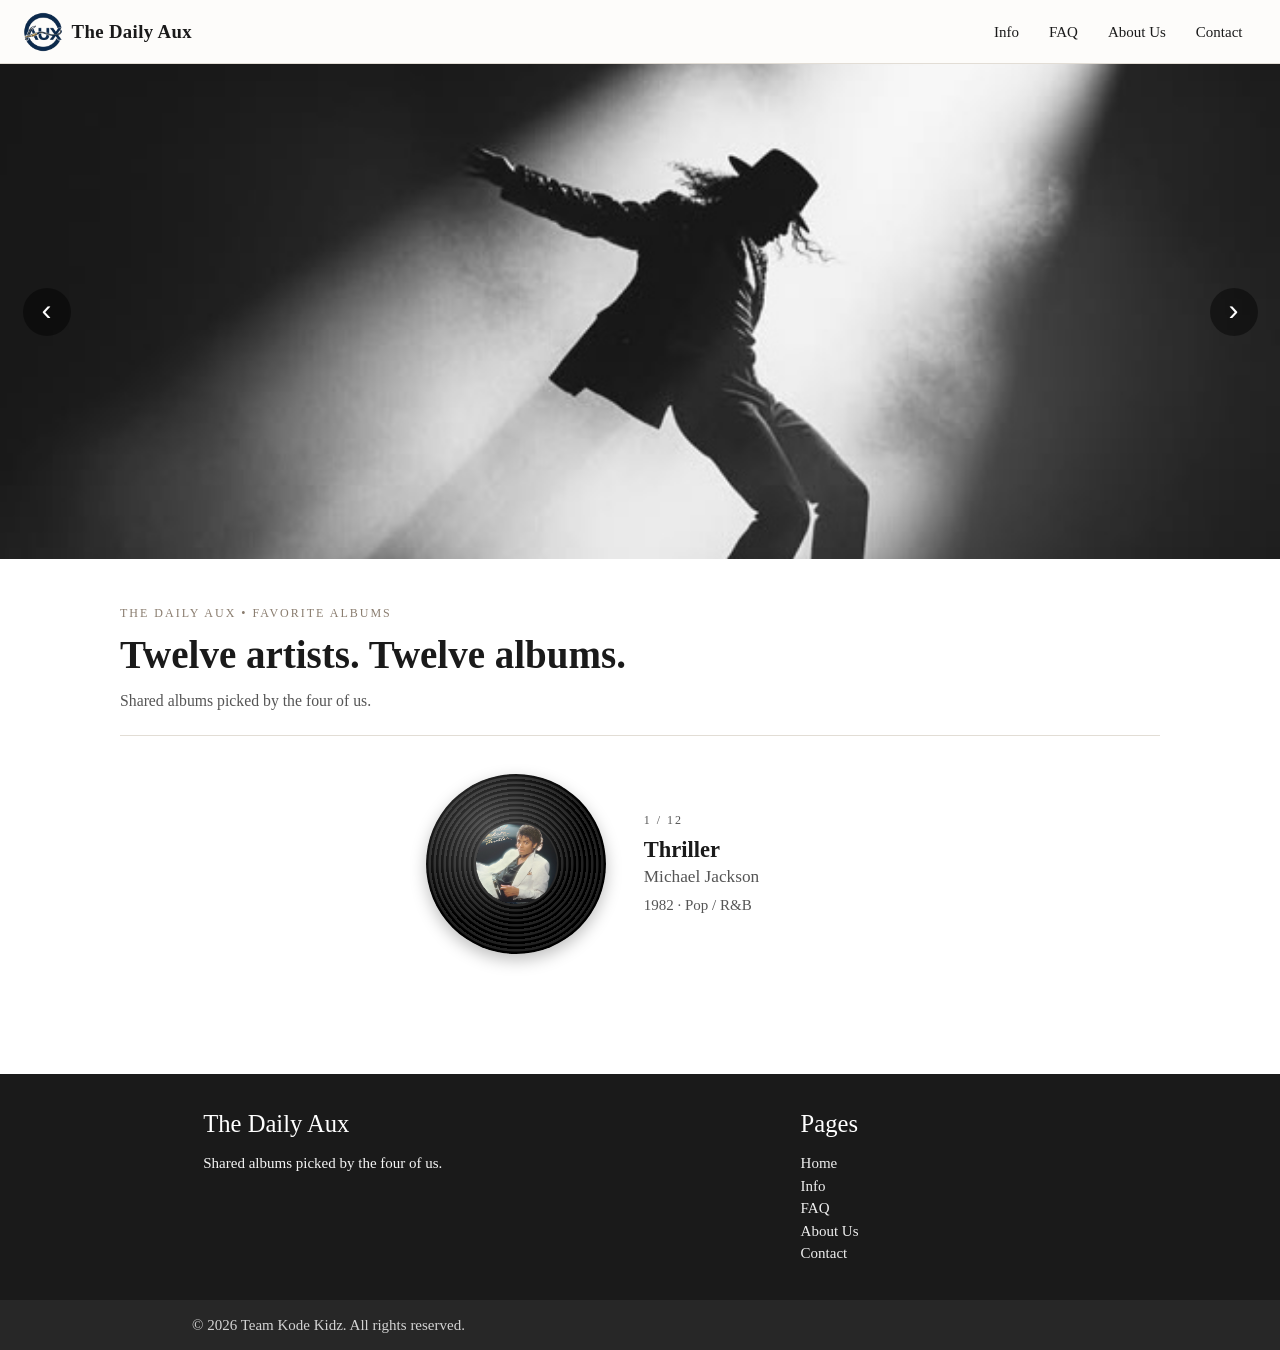
==== commit fba94d78: "Sprint 2: Materialize shared frame, site logo, home artist carousel Shared (all pages) - Header is n" ====
--- a/index.html
+++ b/index.html
@@ -4,25 +4,39 @@
   <meta charset="UTF-8">
   <meta name="viewport" content="width=device-width, initial-scale=1.0">
   <title>The Daily Aux | Home</title>
+  <!-- Materialize CSS and icon font (CDN). Must load before style.css -->
+  <link href="https://fonts.googleapis.com/icon?family=Material+Icons" rel="stylesheet">
+  <link rel="stylesheet" href="https://cdnjs.cloudflare.com/ajax/libs/materialize/1.0.0/css/materialize.min.css">
   <link rel="stylesheet" href="style.css">
   <link rel="stylesheet" href="index.css">
-
+  <script src="home.js" defer></script>
+  <!-- Materialize JS (CDN) and site.js, which starts the navbar's mobile Sidenav -->
+  <script src="https://cdnjs.cloudflare.com/ajax/libs/materialize/1.0.0/js/materialize.min.js" defer></script>
+  <script src="site.js" defer></script>
 </head>
 <body>
 
   <!-- [SHARED HEADER] MJ only - do not edit this block -->
   <header>
-    <div class="logo">
-      <a href="index.html">The Daily Aux</a>
-    </div>
+    <!-- MATERIALIZE COMPONENT: Navbar. On small screens the links move into the Sidenav (JavaScript: Sidenav) -->
     <nav>
-      <ul>
-        <li><a href="info.html">Info</a></li>
-        <li><a href="faq.html">FAQ</a></li>
-        <li><a href="about.html">About Us</a></li>
-        <li><a href="contact.html">Contact</a></li>
-      </ul>
+      <div class="nav-wrapper">
+        <a href="index.html" class="brand-logo"><img src="images/shared/logo.png" alt="" width="40" height="40">The Daily Aux</a>
+        <a href="#" data-target="mobile-nav" class="sidenav-trigger" aria-label="Open menu"><i class="material-icons">menu</i></a>
+        <ul class="right hide-on-med-and-down">
+          <li><a href="info.html">Info</a></li>
+          <li><a href="faq.html">FAQ</a></li>
+          <li><a href="about.html">About Us</a></li>
+          <li><a href="contact.html">Contact</a></li>
+        </ul>
+      </div>
     </nav>
+    <ul class="sidenav" id="mobile-nav">
+      <li><a href="info.html">Info</a></li>
+      <li><a href="faq.html">FAQ</a></li>
+      <li><a href="about.html">About Us</a></li>
+      <li><a href="contact.html">Contact</a></li>
+    </ul>
   </header>
 
   <!-- ======================================================== -->
@@ -30,217 +44,68 @@
 
   <main>
 
-    <p class="eyebrow">The Daily Aux &bull; Favorite Albums</p>
-    <h1>Twelve artists. Twelve albums.</h1>
-    <p class="subtitle">Shared albums picked by the four of us.</p>
-    <hr>
+    <!-- Artist carousel: home.js swaps the photo, vinyl label and text. Image naming: images/home/README.md -->
+    <section class="spotlight" aria-roledescription="carousel" aria-label="Featured artists">
 
-    <!-- Artist spotlight: image naming is explained in images/home/README.md -->
-    <section aria-label="Featured artists">
-      <div class="spotlight-grid">
+      <div class="spotlight-stage">
+        <figure class="spotlight-photo">
+          <img id="spotlight-photo" src="images/home/artist-01-mj.jpg" alt="Michael Jackson">
+        </figure>
+        <button type="button" class="spotlight-arrow spotlight-prev" aria-label="Previous artist">&#8249;</button>
+        <button type="button" class="spotlight-arrow spotlight-next" aria-label="Next artist">&#8250;</button>
+      </div>
 
-        <article class="card spotlight-card">
-          <figure class="spotlight-photo">
-            <img src="images/home/artist-01-mj.jpg" alt="Michael Jackson">
-          </figure>
-          <div class="vinyl">
-            <div class="vinyl-record">
-              <img class="vinyl-label" src="images/home/album-01-mj.jpg" alt="Thriller cover">
-            </div>
+      <div class="spotlight-intro">
+        <p class="eyebrow">The Daily Aux &bull; Favorite Albums</p>
+        <h1>Twelve artists. Twelve albums.</h1>
+        <p class="subtitle">Shared albums picked by the four of us.</p>
+        <hr>
+      </div>
+
+      <div class="spotlight-detail">
+        <div class="vinyl">
+          <div class="vinyl-record">
+            <img id="vinyl-label" class="vinyl-label" src="images/home/album-01-mj.jpg" alt="Thriller cover">
           </div>
-          <div class="spotlight-text">
-            <h2>Thriller</h2>
-            <h3>Michael Jackson</h3>
-            <p>1982 &middot; Pop / R&amp;B</p>
-          </div>
-        </article>
+        </div>
 
-        <article class="card spotlight-card">
-          <figure class="spotlight-photo">
-            <img src="images/home/artist-02-cp.jpg" alt="Coldplay">
-          </figure>
-          <div class="vinyl">
-            <div class="vinyl-record">
-              <img class="vinyl-label" src="images/home/album-02-cp.jpg" alt="A Rush of Blood to the Head cover">
-            </div>
-          </div>
-          <div class="spotlight-text">
-            <h2>A Rush of Blood to the Head</h2>
-            <h3>Coldplay</h3>
-            <p>2002 &middot; Alternative Rock</p>
-          </div>
-        </article>
+        <div class="spotlight-text" aria-live="polite">
+          <p class="eyebrow"><span id="spotlight-current">1</span> / <span id="spotlight-total">12</span></p>
+          <h2 id="spotlight-album">Thriller</h2>
+          <h3 id="spotlight-artist">Michael Jackson</h3>
+          <p id="spotlight-meta">1982 &middot; Pop / R&amp;B</p>
+        </div>
+      </div>
 
-        <article class="card spotlight-card">
-          <figure class="spotlight-photo">
-            <img src="images/home/artist-03-ch.jpg" alt="Calvin Harris">
-          </figure>
-          <div class="vinyl">
-            <div class="vinyl-record">
-              <img class="vinyl-label" src="images/home/album-03-ch.jpg" alt="Motion cover">
-            </div>
-          </div>
-          <div class="spotlight-text">
-            <h2>Motion</h2>
-            <h3>Calvin Harris</h3>
-            <p>2014 &middot; Dance / EDM</p>
-          </div>
-        </article>
-
-        <article class="card spotlight-card">
-          <figure class="spotlight-photo">
-            <img src="images/home/artist-04-bj.jpg" alt="Billy Joel">
-          </figure>
-          <div class="vinyl">
-            <div class="vinyl-record">
-              <img class="vinyl-label" src="images/home/album-04-bj.jpg" alt="Glass Houses cover">
-            </div>
-          </div>
-          <div class="spotlight-text">
-            <h2>Glass Houses</h2>
-            <h3>Billy Joel</h3>
-            <p>1980 &middot; Rock</p>
-          </div>
-        </article>
-
-        <article class="card spotlight-card">
-          <figure class="spotlight-photo">
-            <img src="images/home/artist-05-jc.jpg" alt="J. Cole">
-          </figure>
-          <div class="vinyl">
-            <div class="vinyl-record">
-              <img class="vinyl-label" src="images/home/album-05-jc.jpg" alt="Friday Night Lights cover">
-            </div>
-          </div>
-          <div class="spotlight-text">
-            <h2>Friday Night Lights</h2>
-            <h3>J. Cole</h3>
-            <p>2010 &middot; Hip-Hop (Mixtape)</p>
-          </div>
-        </article>
-
-        <article class="card spotlight-card">
-          <figure class="spotlight-photo">
-            <img src="images/home/artist-06-ti.jpg" alt="Tame Impala">
-          </figure>
-          <div class="vinyl">
-            <div class="vinyl-record">
-              <img class="vinyl-label" src="images/home/album-06-ti.jpg" alt="Currents cover">
-            </div>
-          </div>
-          <div class="spotlight-text">
-            <h2>Currents</h2>
-            <h3>Tame Impala</h3>
-            <p>2015 &middot; Psychedelic Pop</p>
-          </div>
-        </article>
-
-        <article class="card spotlight-card">
-          <figure class="spotlight-photo">
-            <img src="images/home/artist-07-lh.jpg" alt="Lauryn Hill">
-          </figure>
-          <div class="vinyl">
-            <div class="vinyl-record">
-              <img class="vinyl-label" src="images/home/album-07-lh.jpg" alt="The Miseducation of Lauryn Hill cover">
-            </div>
-          </div>
-          <div class="spotlight-text">
-            <h2>The Miseducation of Lauryn Hill</h2>
-            <h3>Lauryn Hill</h3>
-            <p>1998 &middot; Neo-Soul / Hip-Hop</p>
-          </div>
-        </article>
-
-        <article class="card spotlight-card">
-          <figure class="spotlight-photo">
-            <img src="images/home/artist-08-pf.jpg" alt="Pink Floyd">
-          </figure>
-          <div class="vinyl">
-            <div class="vinyl-record">
-              <img class="vinyl-label" src="images/home/album-08-pf.jpg" alt="The Dark Side of the Moon cover">
-            </div>
-          </div>
-          <div class="spotlight-text">
-            <h2>The Dark Side of the Moon</h2>
-            <h3>Pink Floyd</h3>
-            <p>1973 &middot; Progressive Rock</p>
-          </div>
-        </article>
-
-        <article class="card spotlight-card">
-          <figure class="spotlight-photo">
-            <img src="images/home/artist-09-aw.jpg" alt="Amy Winehouse">
-          </figure>
-          <div class="vinyl">
-            <div class="vinyl-record">
-              <img class="vinyl-label" src="images/home/album-09-aw.jpg" alt="Back to Black cover">
-            </div>
-          </div>
-          <div class="spotlight-text">
-            <h2>Back to Black</h2>
-            <h3>Amy Winehouse</h3>
-            <p>2006 &middot; Soul / R&amp;B</p>
-          </div>
-        </article>
-
-        <article class="card spotlight-card">
-          <figure class="spotlight-photo">
-            <img src="images/home/artist-10-bs.jpg" alt="The Black Skirts">
-          </figure>
-          <div class="vinyl">
-            <div class="vinyl-record">
-              <img class="vinyl-label" src="images/home/album-10-bs.jpg" alt="THIRSTY cover">
-            </div>
-          </div>
-          <div class="spotlight-text">
-            <h2>THIRSTY</h2>
-            <h3>The Black Skirts</h3>
-            <p>2019 &middot; Indie Rock (Korea)</p>
-          </div>
-        </article>
-
-        <article class="card spotlight-card">
-          <figure class="spotlight-photo">
-            <img src="images/home/artist-11-fo.jpg" alt="Frank Ocean">
-          </figure>
-          <div class="vinyl">
-            <div class="vinyl-record">
-              <img class="vinyl-label" src="images/home/album-11-fo.jpg" alt="channel ORANGE cover">
-            </div>
-          </div>
-          <div class="spotlight-text">
-            <h2>channel ORANGE</h2>
-            <h3>Frank Ocean</h3>
-            <p>2012 &middot; R&amp;B / Psychedelic Soul</p>
-          </div>
-        </article>
-
-        <article class="card spotlight-card">
-          <figure class="spotlight-photo">
-            <img src="images/home/artist-12-ss.jpg" alt="SYSTEM SEOUL">
-          </figure>
-          <div class="vinyl">
-            <div class="vinyl-record">
-              <img class="vinyl-label" src="images/home/album-12-ss.jpg" alt="SS-POP 3 cover">
-            </div>
-          </div>
-          <div class="spotlight-text">
-            <h2>SS-POP 3</h2>
-            <h3>SYSTEM SEOUL</h3>
-            <p>2026 &middot; Hyperpop / Digicore</p>
-          </div>
-        </article>
-
-      </div>
     </section>
 
   </main>
   <!-- ======================================================== -->
 
   <!-- [SHARED FOOTER] MJ only - do not edit this block -->
-  <footer>
-    <hr>
-    <p>&copy; 2026 Team Kode Kidz. All rights reserved.</p>
+  <footer class="page-footer">
+    <!-- MATERIALIZE COMPONENT: Footer, built with the CSS Grid (row / col) and color helper classes -->
+    <div class="container">
+      <div class="row">
+        <div class="col l6 s12">
+          <h5 class="white-text">The Daily Aux</h5>
+          <p class="grey-text text-lighten-4">Shared albums picked by the four of us.</p>
+        </div>
+        <div class="col l4 offset-l2 s12">
+          <h5 class="white-text">Pages</h5>
+          <ul>
+            <li><a class="grey-text text-lighten-3" href="index.html">Home</a></li>
+            <li><a class="grey-text text-lighten-3" href="info.html">Info</a></li>
+            <li><a class="grey-text text-lighten-3" href="faq.html">FAQ</a></li>
+            <li><a class="grey-text text-lighten-3" href="about.html">About Us</a></li>
+            <li><a class="grey-text text-lighten-3" href="contact.html">Contact</a></li>
+          </ul>
+        </div>
+      </div>
+    </div>
+    <div class="footer-copyright">
+      <div class="container">&copy; 2026 Team Kode Kidz. All rights reserved.</div>
+    </div>
   </footer>
 
 </body>
--- a/style.css
+++ b/style.css
@@ -54,43 +54,59 @@
   font-size: 1.15rem;
 }
 
-header {
+/* Navbar (Materialize navbar restyled to the site look) */
+header nav {
+  width: auto;
+  height: 64px;
+  line-height: 64px;
+  background: var(--color-surface);
+  color: var(--color-text);
+  border-bottom: 1px solid var(--color-border);
+  box-shadow: none;
+}
+
+header .nav-wrapper {
+  padding: 0 var(--space-lg);
+}
+
+header .brand-logo {
   display: flex;
-  flex-wrap: wrap;
   align-items: center;
-  justify-content: space-between;
-  padding: var(--space-md) var(--space-lg);
-  background: var(--color-surface);
-  border-bottom: 1px solid var(--color-border);
-}
-
-header .logo a {
-  font-weight: 700;
+  gap: 0.6rem;
+  height: 100%;
   font-size: 1.25rem;
+  font-weight: 700;
   letter-spacing: 0.02em;
-  text-decoration: none;
-  color: inherit;
-}
-
-nav ul {
-  display: flex;
-  flex-wrap: wrap;
-  gap: 1.25rem;
+  color: var(--color-text);
+}
+
+header .brand-logo img {
+  display: block;
+  width: 40px;
+  height: 40px;
+}
+
+header .sidenav-trigger {
+  height: 64px;
   margin: 0;
-  padding: 0;
-  list-style: none;
-}
-
-nav a {
-  text-decoration: none;
-  color: inherit;
-}
-
-nav a:hover {
-  text-decoration: underline;
-}
-
-nav a[aria-current="page"] {
+  color: var(--color-text);
+}
+
+header .sidenav-trigger .material-icons {
+  height: 64px;
+  line-height: 64px;
+}
+
+header nav ul a {
+  color: var(--color-text);
+}
+
+header nav ul a:hover {
+  background: rgba(0, 0, 0, 0.05);
+}
+
+nav a[aria-current="page"],
+.sidenav a[aria-current="page"] {
   color: var(--color-accent);
   font-weight: 700;
 }
@@ -152,15 +168,43 @@
   border-bottom: none;
 }
 
-footer {
-  color: var(--color-muted);
-}
-
-footer p {
-  padding: var(--space-md) var(--space-lg);
-}
-
-footer hr {
-  border: none;
-  border-top: 1px solid var(--color-border);
-}
+/* Footer (Materialize page-footer restyled to the site look) */
+footer.page-footer {
+  margin-top: 0;
+  background: var(--color-text);
+}
+
+footer.page-footer .footer-copyright {
+  background: rgba(255, 255, 255, 0.06);
+}
+
+/* Materialize compatibility: it hides plain form controls, shrinks labels and textareas,
+   and makes <strong> too light for Georgia. Keep plain HTML (like the Contact form) working. */
+[type="radio"]:not(:checked),
+[type="radio"]:checked,
+[type="checkbox"]:not(:checked),
+[type="checkbox"]:checked {
+  position: static;
+  opacity: 1;
+  pointer-events: auto;
+}
+
+select {
+  display: block;
+  width: auto;
+  height: auto;
+}
+
+textarea {
+  height: auto;
+}
+
+label {
+  font-size: inherit;
+  color: inherit;
+}
+
+b,
+strong {
+  font-weight: 700;
+}
--- a/index.css
+++ b/index.css
@@ -1,53 +1,81 @@
-.spotlight-grid {
-  display: grid;
-  grid-template-columns: repeat(3, 1fr);
-  gap: 2rem;
+body {
+  overflow-x: hidden;
 }
 
-@media (max-width: 700px) {
-  .spotlight-grid {
-    grid-template-columns: repeat(2, 1fr);
-  }
+main {
+  padding-top: 0;
 }
 
-@media (max-width: 420px) {
-  .spotlight-grid {
-    grid-template-columns: 1fr;
-  }
-}
-
-.spotlight-card {
-  display: flex;
-  flex-direction: column;
-  align-items: center;
-  gap: 0.75rem;
-  text-align: center;
-  transition: transform 0.2s ease, box-shadow 0.2s ease;
-}
-
-.spotlight-card:hover {
-  transform: translateY(-4px);
-  box-shadow: 0 10px 20px rgba(0, 0, 0, 0.08);
+.spotlight-stage {
+  position: relative;
+  width: 100vw;
+  height: clamp(280px, 55vh, 560px);
+  margin-left: calc(50% - 50vw);
+  overflow: hidden;
+  background: var(--color-border);
 }
 
 .spotlight-photo {
+  height: 100%;
   margin: 0;
-  width: 100%;
-  aspect-ratio: 3 / 2;
-  overflow: hidden;
-  border-radius: 4px;
-  background: var(--color-border);
 }
 
 .spotlight-photo img {
+  display: block;
   width: 100%;
   height: 100%;
   object-fit: cover;
+  object-position: center 30%;
+}
+
+.spotlight-arrow {
+  position: absolute;
+  top: 50%;
+  width: 48px;
+  height: 48px;
+  padding: 0 0 4px;
+  border: 0;
+  border-radius: 50%;
+  background: rgba(0, 0, 0, 0.45);
+  color: #ffffff;
+  font-size: 2rem;
+  line-height: 1;
+  cursor: pointer;
+  transform: translateY(-50%);
+}
+
+.spotlight-arrow:hover {
+  background: rgba(0, 0, 0, 0.7);
+}
+
+.spotlight-arrow:focus-visible {
+  outline: 3px solid #ffffff;
+  outline-offset: 2px;
+}
+
+.spotlight-prev {
+  left: var(--space-lg);
+}
+
+.spotlight-next {
+  right: var(--space-lg);
+}
+
+.spotlight-intro {
+  padding-top: 3rem;
+}
+
+.spotlight-detail {
+  display: flex;
+  flex-wrap: wrap;
+  align-items: center;
+  justify-content: center;
+  gap: 2.5rem;
 }
 
 .vinyl {
-  width: 140px;
-  height: 140px;
+  width: 180px;
+  height: 180px;
 }
 
 .vinyl-record {
@@ -84,20 +112,26 @@
   to { transform: rotate(360deg); }
 }
 
+.spotlight-text {
+  min-width: 14rem;
+  max-width: 28rem;
+}
+
+.spotlight-text .eyebrow {
+  margin-bottom: 0.5rem;
+}
+
 .spotlight-text h2 {
-  margin: 0;
-  font-size: 1.05rem;
+  margin-bottom: 0.25rem;
 }
 
 .spotlight-text h3 {
-  margin: 0;
+  margin-bottom: 0.5rem;
   font-weight: 400;
-  font-size: 0.9rem;
   color: var(--color-muted);
 }
 
 .spotlight-text p {
-  margin: 0.25rem 0 0;
-  font-size: 0.85rem;
+  margin: 0;
   color: var(--color-muted);
 }
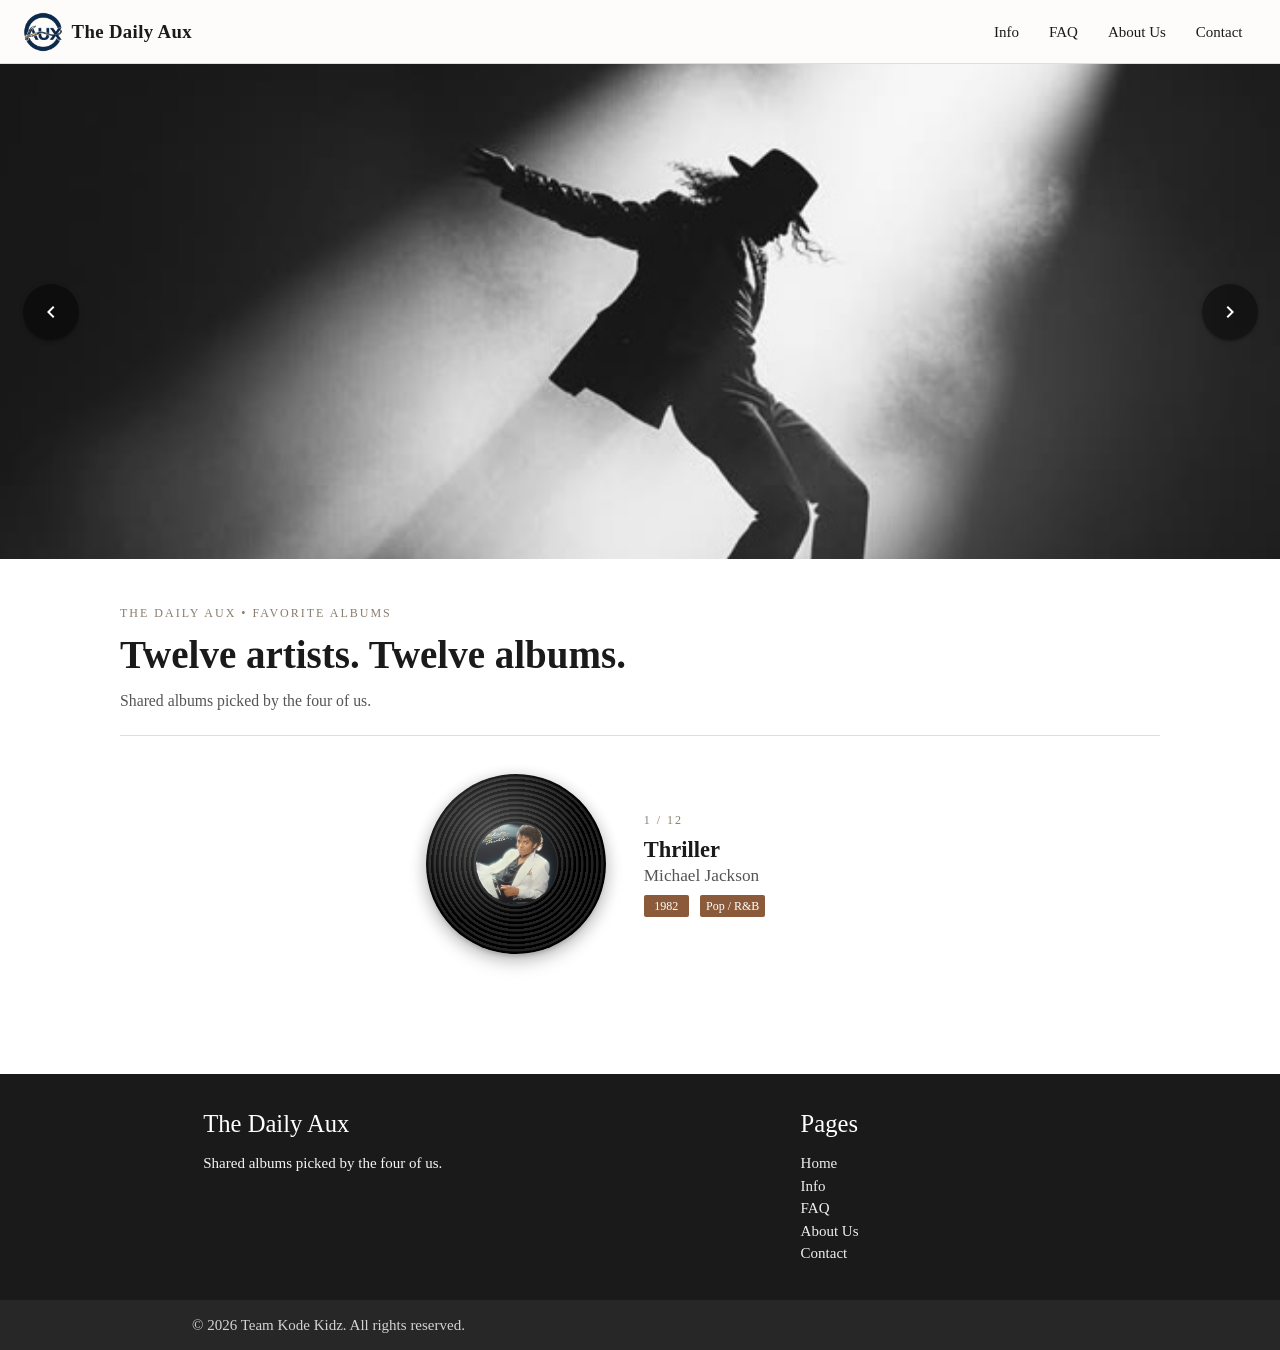
==== commit d45ee91b: "Home: switch the artist slideshow to Materialize Carousel - Photos are now a Materialize Carousel (f" ====
--- a/index.html
+++ b/index.html
@@ -9,10 +9,10 @@
   <link rel="stylesheet" href="https://cdnjs.cloudflare.com/ajax/libs/materialize/1.0.0/css/materialize.min.css">
   <link rel="stylesheet" href="style.css">
   <link rel="stylesheet" href="index.css">
-  <script src="home.js" defer></script>
   <!-- Materialize JS (CDN) and site.js, which starts the navbar's mobile Sidenav -->
   <script src="https://cdnjs.cloudflare.com/ajax/libs/materialize/1.0.0/js/materialize.min.js" defer></script>
   <script src="site.js" defer></script>
+  <script src="home.js" defer></script>
 </head>
 <body>
 
@@ -44,15 +44,53 @@
 
   <main>
 
-    <!-- Artist carousel: home.js swaps the photo, vinyl label and text. Image naming: images/home/README.md -->
     <section class="spotlight" aria-roledescription="carousel" aria-label="Featured artists">
 
       <div class="spotlight-stage">
-        <figure class="spotlight-photo">
-          <img id="spotlight-photo" src="images/home/artist-01-mj.jpg" alt="Michael Jackson">
-        </figure>
-        <button type="button" class="spotlight-arrow spotlight-prev" aria-label="Previous artist">&#8249;</button>
-        <button type="button" class="spotlight-arrow spotlight-next" aria-label="Next artist">&#8250;</button>
+        <!-- MATERIALIZE JAVASCRIPT: Carousel (fullWidth slideshow of 12 artist photos; not covered in class).
+             home.js starts it and uses its onCycleTo callback to update the vinyl and text below. -->
+        <div class="carousel carousel-slider">
+        <div class="carousel-item" data-artist="Michael Jackson" data-album="Thriller" data-year="1982" data-genre="Pop / R&amp;B" data-cover="images/home/album-01-mj.jpg">
+          <img src="images/home/artist-01-mj.jpg" alt="Michael Jackson">
+        </div>
+        <div class="carousel-item" data-artist="Coldplay" data-album="A Rush of Blood to the Head" data-year="2002" data-genre="Alternative Rock" data-cover="images/home/album-02-cp.jpg">
+          <img src="images/home/artist-02-cp.jpg" alt="Coldplay">
+        </div>
+        <div class="carousel-item" data-artist="Calvin Harris" data-album="Motion" data-year="2014" data-genre="Dance / EDM" data-cover="images/home/album-03-ch.jpg">
+          <img src="images/home/artist-03-ch.jpg" alt="Calvin Harris">
+        </div>
+        <div class="carousel-item" data-artist="Billy Joel" data-album="Glass Houses" data-year="1980" data-genre="Rock" data-cover="images/home/album-04-bj.jpg">
+          <img src="images/home/artist-04-bj.jpg" alt="Billy Joel">
+        </div>
+        <div class="carousel-item" data-artist="J. Cole" data-album="Friday Night Lights" data-year="2010" data-genre="Hip-Hop (Mixtape)" data-cover="images/home/album-05-jc.jpg">
+          <img src="images/home/artist-05-jc.jpg" alt="J. Cole">
+        </div>
+        <div class="carousel-item" data-artist="Tame Impala" data-album="Currents" data-year="2015" data-genre="Psychedelic Pop" data-cover="images/home/album-06-ti.jpg">
+          <img src="images/home/artist-06-ti.jpg" alt="Tame Impala">
+        </div>
+        <div class="carousel-item" data-artist="Lauryn Hill" data-album="The Miseducation of Lauryn Hill" data-year="1998" data-genre="Neo-Soul / Hip-Hop" data-cover="images/home/album-07-lh.jpg">
+          <img src="images/home/artist-07-lh.jpg" alt="Lauryn Hill">
+        </div>
+        <div class="carousel-item" data-artist="Pink Floyd" data-album="The Dark Side of the Moon" data-year="1973" data-genre="Progressive Rock" data-cover="images/home/album-08-pf.jpg">
+          <img src="images/home/artist-08-pf.jpg" alt="Pink Floyd">
+        </div>
+        <div class="carousel-item" data-artist="Amy Winehouse" data-album="Back to Black" data-year="2006" data-genre="Soul / R&amp;B" data-cover="images/home/album-09-aw.jpg">
+          <img src="images/home/artist-09-aw.jpg" alt="Amy Winehouse">
+        </div>
+        <div class="carousel-item" data-artist="The Black Skirts" data-album="THIRSTY" data-year="2019" data-genre="Indie Rock (Korea)" data-cover="images/home/album-10-bs.jpg">
+          <img src="images/home/artist-10-bs.jpg" alt="The Black Skirts">
+        </div>
+        <div class="carousel-item" data-artist="Frank Ocean" data-album="channel ORANGE" data-year="2012" data-genre="R&amp;B / Psychedelic Soul" data-cover="images/home/album-11-fo.jpg">
+          <img src="images/home/artist-11-fo.jpg" alt="Frank Ocean">
+        </div>
+        <div class="carousel-item" data-artist="SYSTEM SEOUL" data-album="SS-POP 3" data-year="2026" data-genre="Hyperpop / Digicore" data-cover="images/home/album-12-ss.jpg">
+          <img src="images/home/artist-12-ss.jpg" alt="SYSTEM SEOUL">
+        </div>
+        </div>
+
+        <!-- MATERIALIZE COMPONENT: Floating Buttons with Icons and the Waves effect (previous / next arrows) -->
+        <button type="button" class="btn-floating btn-large waves-effect waves-light spotlight-arrow spotlight-prev" aria-label="Previous artist"><i class="material-icons">chevron_left</i></button>
+        <button type="button" class="btn-floating btn-large waves-effect waves-light spotlight-arrow spotlight-next" aria-label="Next artist"><i class="material-icons">chevron_right</i></button>
       </div>
 
       <div class="spotlight-intro">
@@ -63,7 +101,8 @@
       </div>
 
       <div class="spotlight-detail">
-        <div class="vinyl">
+        <!-- MATERIALIZE CSS: Shadow (z-depth-3) lifts the vinyl off the page (not covered in class) -->
+        <div class="vinyl z-depth-3">
           <div class="vinyl-record">
             <img id="vinyl-label" class="vinyl-label" src="images/home/album-01-mj.jpg" alt="Thriller cover">
           </div>
@@ -73,7 +112,11 @@
           <p class="eyebrow"><span id="spotlight-current">1</span> / <span id="spotlight-total">12</span></p>
           <h2 id="spotlight-album">Thriller</h2>
           <h3 id="spotlight-artist">Michael Jackson</h3>
-          <p id="spotlight-meta">1982 &middot; Pop / R&amp;B</p>
+          <!-- MATERIALIZE COMPONENT: Badges for the year and genre (not covered in class) -->
+          <p class="spotlight-meta">
+            <span class="new badge" data-badge-caption="" id="spotlight-year">1982</span>
+            <span class="new badge" data-badge-caption="" id="spotlight-genre">Pop / R&amp;B</span>
+          </p>
         </div>
       </div>
 
--- a/index.css
+++ b/index.css
@@ -9,18 +9,19 @@
 .spotlight-stage {
   position: relative;
   width: 100vw;
-  height: clamp(280px, 55vh, 560px);
   margin-left: calc(50% - 50vw);
-  overflow: hidden;
+}
+
+.spotlight-stage .carousel.carousel-slider {
+  height: clamp(280px, 55vh, 560px) !important;
   background: var(--color-border);
 }
 
-.spotlight-photo {
-  height: 100%;
-  margin: 0;
+.spotlight-stage .carousel.carousel-slider .carousel-item {
+  min-height: 0;
 }
 
-.spotlight-photo img {
+.spotlight-stage .carousel-item img {
   display: block;
   width: 100%;
   height: 100%;
@@ -31,20 +32,13 @@
 .spotlight-arrow {
   position: absolute;
   top: 50%;
-  width: 48px;
-  height: 48px;
-  padding: 0 0 4px;
-  border: 0;
-  border-radius: 50%;
+  z-index: 3;
   background: rgba(0, 0, 0, 0.45);
-  color: #ffffff;
-  font-size: 2rem;
-  line-height: 1;
-  cursor: pointer;
   transform: translateY(-50%);
 }
 
-.spotlight-arrow:hover {
+.spotlight-arrow:hover,
+.spotlight-arrow:focus {
   background: rgba(0, 0, 0, 0.7);
 }
 
@@ -76,6 +70,7 @@
 .vinyl {
   width: 180px;
   height: 180px;
+  border-radius: 50%;
 }
 
 .vinyl-record {
@@ -87,7 +82,6 @@
   height: 100%;
   border-radius: 50%;
   background: repeating-radial-gradient(circle, #222222 0, #222222 2px, #000000 3px, #000000 5px);
-  box-shadow: 0 6px 16px rgba(0, 0, 0, 0.25);
   animation: vinyl-spin 6s linear infinite;
 }
 
@@ -131,7 +125,13 @@
   color: var(--color-muted);
 }
 
-.spotlight-text p {
+.spotlight-meta {
   margin: 0;
-  color: var(--color-muted);
 }
+
+.spotlight-text span.badge.new {
+  float: none;
+  display: inline-block;
+  margin: 0 0.5rem 0 0;
+  background-color: var(--color-accent);
+}
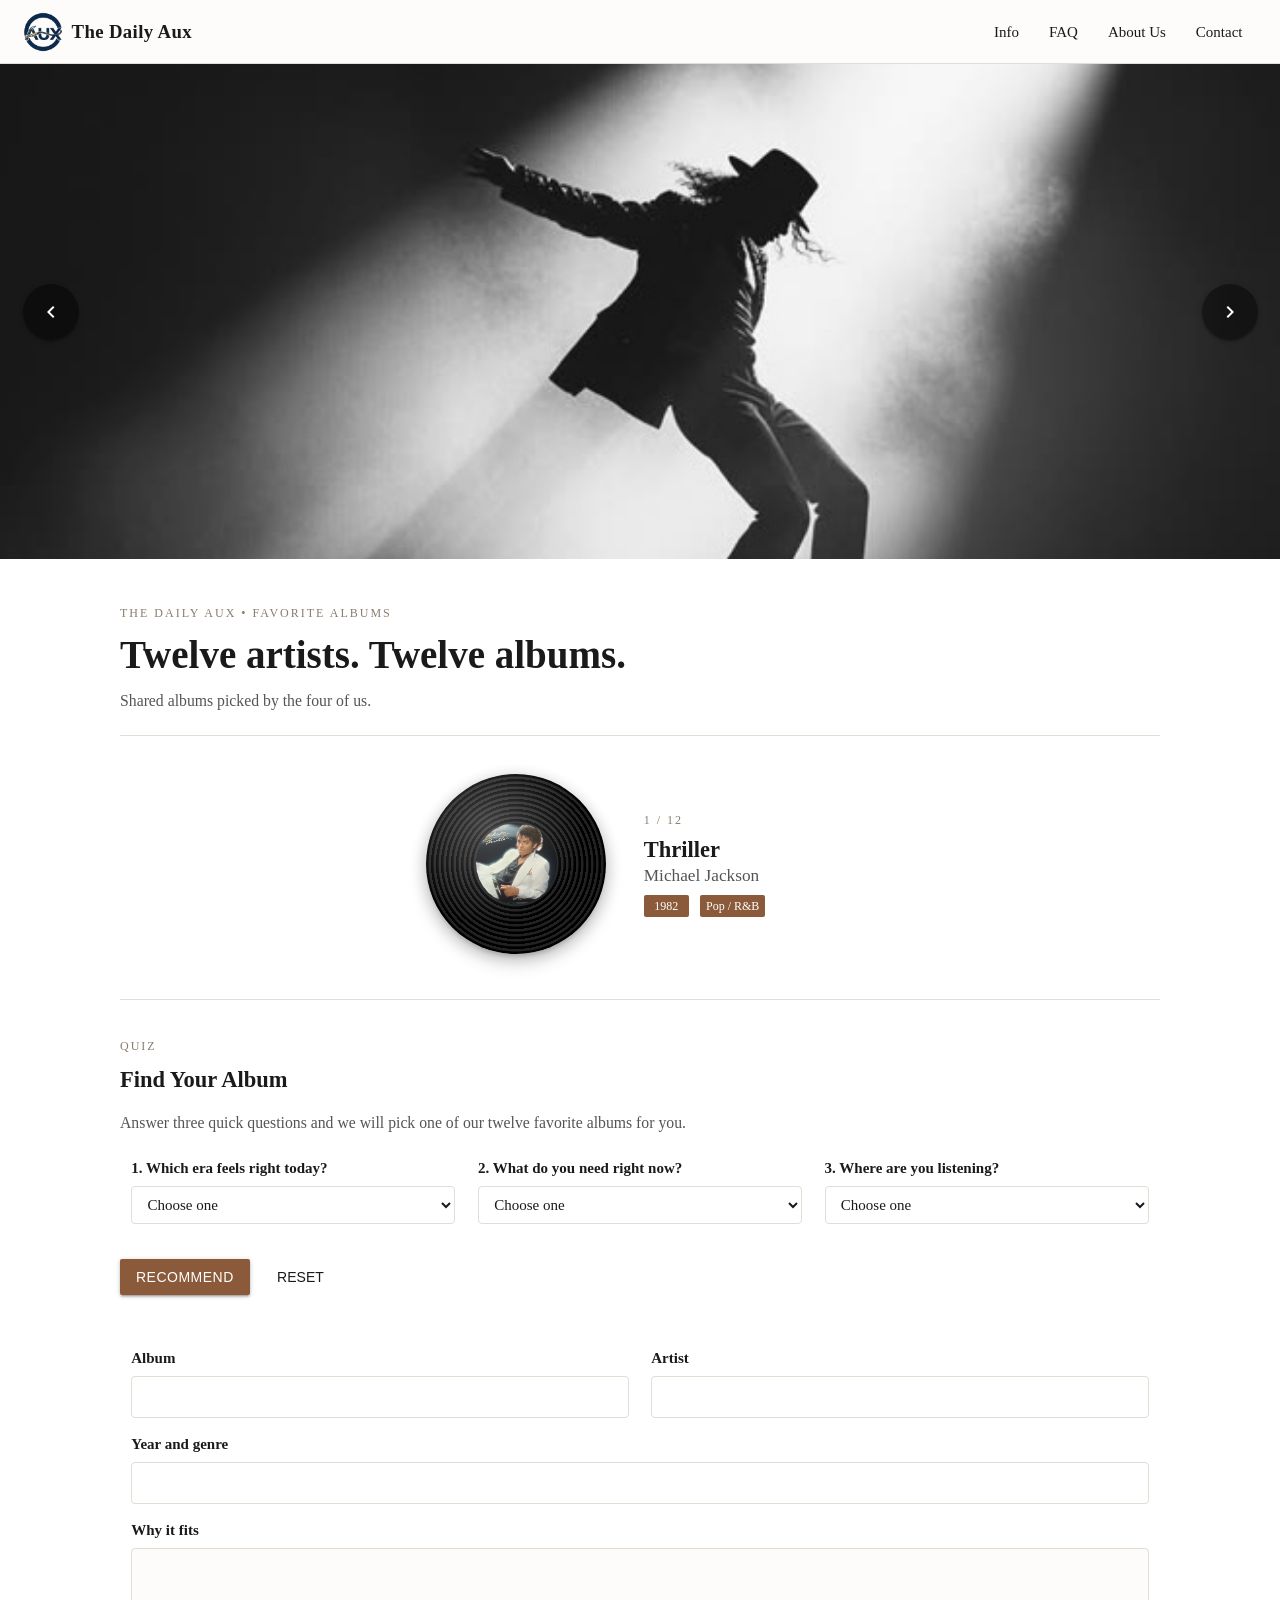
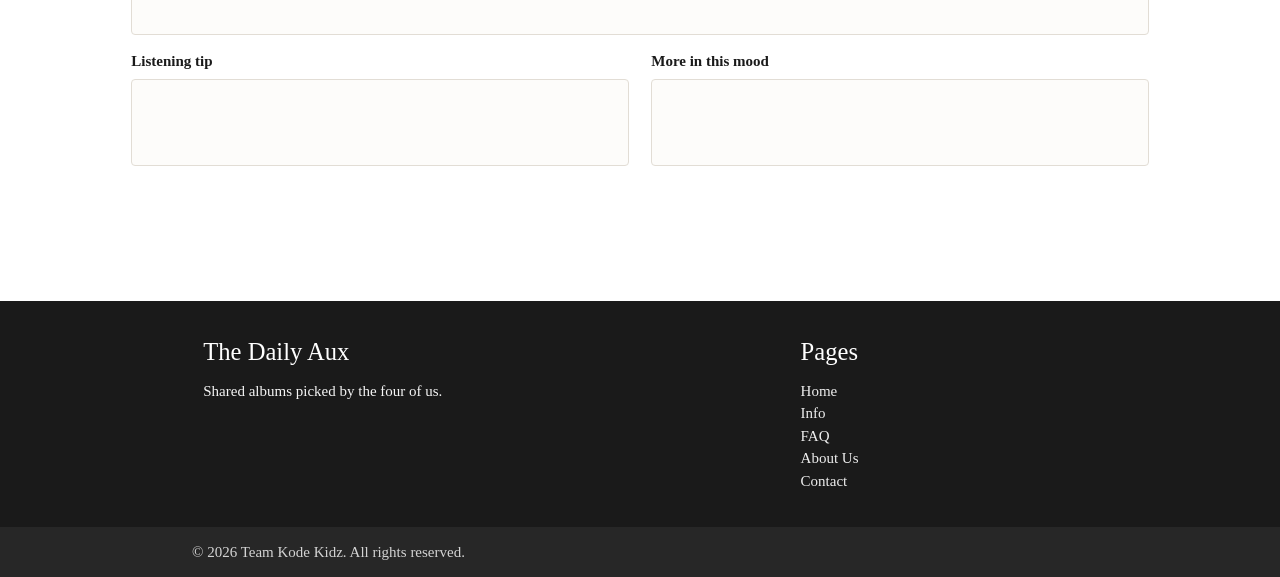
==== commit ea9103de: "Home: add the "Find Your Album" quiz (Sprint 3 JavaScript program) Input: three dropdowns (era, mood" ====
--- a/index.html
+++ b/index.html
@@ -13,6 +13,7 @@
   <script src="https://cdnjs.cloudflare.com/ajax/libs/materialize/1.0.0/js/materialize.min.js" defer></script>
   <script src="site.js" defer></script>
   <script src="home.js" defer></script>
+  <script src="recommend.js" defer></script>
 </head>
 <body>
 
@@ -50,47 +51,48 @@
         <!-- MATERIALIZE JAVASCRIPT: Carousel (fullWidth slideshow of 12 artist photos; not covered in class).
              home.js starts it and uses its onCycleTo callback to update the vinyl and text below. -->
         <div class="carousel carousel-slider">
-        <div class="carousel-item" data-artist="Michael Jackson" data-album="Thriller" data-year="1982" data-genre="Pop / R&amp;B" data-cover="images/home/album-01-mj.jpg">
+        <div class="carousel-item" data-artist="Michael Jackson" data-album="Thriller" data-era="classic" data-mood="energy" data-year="1982" data-genre="Pop / R&amp;B" data-cover="images/home/album-01-mj.jpg">
           <img src="images/home/artist-01-mj.jpg" alt="Michael Jackson">
         </div>
-        <div class="carousel-item" data-artist="Coldplay" data-album="A Rush of Blood to the Head" data-year="2002" data-genre="Alternative Rock" data-cover="images/home/album-02-cp.jpg">
+        <div class="carousel-item" data-artist="Coldplay" data-album="A Rush of Blood to the Head" data-era="middle" data-mood="anthem" data-year="2002" data-genre="Alternative Rock" data-cover="images/home/album-02-cp.jpg">
           <img src="images/home/artist-02-cp.jpg" alt="Coldplay">
         </div>
-        <div class="carousel-item" data-artist="Calvin Harris" data-album="Motion" data-year="2014" data-genre="Dance / EDM" data-cover="images/home/album-03-ch.jpg">
+        <div class="carousel-item" data-artist="Calvin Harris" data-album="Motion" data-era="recent" data-mood="anthem" data-year="2014" data-genre="Dance / EDM" data-cover="images/home/album-03-ch.jpg">
           <img src="images/home/artist-03-ch.jpg" alt="Calvin Harris">
         </div>
-        <div class="carousel-item" data-artist="Billy Joel" data-album="Glass Houses" data-year="1980" data-genre="Rock" data-cover="images/home/album-04-bj.jpg">
+        <div class="carousel-item" data-artist="Billy Joel" data-album="Glass Houses" data-era="classic" data-mood="anthem" data-year="1980" data-genre="Rock" data-cover="images/home/album-04-bj.jpg">
           <img src="images/home/artist-04-bj.jpg" alt="Billy Joel">
         </div>
-        <div class="carousel-item" data-artist="J. Cole" data-album="Friday Night Lights" data-year="2010" data-genre="Hip-Hop (Mixtape)" data-cover="images/home/album-05-jc.jpg">
+        <div class="carousel-item" data-artist="J. Cole" data-album="Friday Night Lights" data-era="middle" data-mood="energy" data-year="2010" data-genre="Hip-Hop (Mixtape)" data-cover="images/home/album-05-jc.jpg">
           <img src="images/home/artist-05-jc.jpg" alt="J. Cole">
         </div>
-        <div class="carousel-item" data-artist="Tame Impala" data-album="Currents" data-year="2015" data-genre="Psychedelic Pop" data-cover="images/home/album-06-ti.jpg">
+        <div class="carousel-item" data-artist="Tame Impala" data-album="Currents" data-era="recent" data-mood="dreamy" data-year="2015" data-genre="Psychedelic Pop" data-cover="images/home/album-06-ti.jpg">
           <img src="images/home/artist-06-ti.jpg" alt="Tame Impala">
         </div>
-        <div class="carousel-item" data-artist="Lauryn Hill" data-album="The Miseducation of Lauryn Hill" data-year="1998" data-genre="Neo-Soul / Hip-Hop" data-cover="images/home/album-07-lh.jpg">
+        <div class="carousel-item" data-artist="Lauryn Hill" data-album="The Miseducation of Lauryn Hill" data-era="classic" data-mood="heart" data-year="1998" data-genre="Neo-Soul / Hip-Hop" data-cover="images/home/album-07-lh.jpg">
           <img src="images/home/artist-07-lh.jpg" alt="Lauryn Hill">
         </div>
-        <div class="carousel-item" data-artist="Pink Floyd" data-album="The Dark Side of the Moon" data-year="1973" data-genre="Progressive Rock" data-cover="images/home/album-08-pf.jpg">
+        <div class="carousel-item" data-artist="Pink Floyd" data-album="The Dark Side of the Moon" data-era="classic" data-mood="dreamy" data-year="1973" data-genre="Progressive Rock" data-cover="images/home/album-08-pf.jpg">
           <img src="images/home/artist-08-pf.jpg" alt="Pink Floyd">
         </div>
-        <div class="carousel-item" data-artist="Amy Winehouse" data-album="Back to Black" data-year="2006" data-genre="Soul / R&amp;B" data-cover="images/home/album-09-aw.jpg">
+        <div class="carousel-item" data-artist="Amy Winehouse" data-album="Back to Black" data-era="middle" data-mood="heart" data-year="2006" data-genre="Soul / R&amp;B" data-cover="images/home/album-09-aw.jpg">
           <img src="images/home/artist-09-aw.jpg" alt="Amy Winehouse">
         </div>
-        <div class="carousel-item" data-artist="The Black Skirts" data-album="THIRSTY" data-year="2019" data-genre="Indie Rock (Korea)" data-cover="images/home/album-10-bs.jpg">
+        <div class="carousel-item" data-artist="The Black Skirts" data-album="THIRSTY" data-era="recent" data-mood="heart" data-year="2019" data-genre="Indie Rock (Korea)" data-cover="images/home/album-10-bs.jpg">
           <img src="images/home/artist-10-bs.jpg" alt="The Black Skirts">
         </div>
-        <div class="carousel-item" data-artist="Frank Ocean" data-album="channel ORANGE" data-year="2012" data-genre="R&amp;B / Psychedelic Soul" data-cover="images/home/album-11-fo.jpg">
+        <div class="carousel-item" data-artist="Frank Ocean" data-album="channel ORANGE" data-era="middle" data-mood="dreamy" data-year="2012" data-genre="R&amp;B / Psychedelic Soul" data-cover="images/home/album-11-fo.jpg">
           <img src="images/home/artist-11-fo.jpg" alt="Frank Ocean">
         </div>
-        <div class="carousel-item" data-artist="SYSTEM SEOUL" data-album="SS-POP 3" data-year="2026" data-genre="Hyperpop / Digicore" data-cover="images/home/album-12-ss.jpg">
+        <div class="carousel-item" data-artist="SYSTEM SEOUL" data-album="SS-POP 3" data-era="recent" data-mood="energy" data-year="2026" data-genre="Hyperpop / Digicore" data-cover="images/home/album-12-ss.jpg">
           <img src="images/home/artist-12-ss.jpg" alt="SYSTEM SEOUL">
         </div>
         </div>
 
-        <!-- MATERIALIZE COMPONENT: Floating Buttons with Icons and the Waves effect (previous / next arrows) -->
-        <button type="button" class="btn-floating btn-large waves-effect waves-light spotlight-arrow spotlight-prev" aria-label="Previous artist"><i class="material-icons">chevron_left</i></button>
-        <button type="button" class="btn-floating btn-large waves-effect waves-light spotlight-arrow spotlight-next" aria-label="Next artist"><i class="material-icons">chevron_right</i></button>
+        <!-- MATERIALIZE COMPONENT: Floating Buttons with Icons and the Waves effect (previous / next arrows)
+             MATERIALIZE JAVASCRIPT: Tooltips on both arrows (class "tooltipped"; not covered in class). site.js starts them. -->
+        <button type="button" class="btn-floating btn-large waves-effect waves-light tooltipped spotlight-arrow spotlight-prev" data-position="right" data-tooltip="Previous artist" aria-label="Previous artist"><i class="material-icons">chevron_left</i></button>
+        <button type="button" class="btn-floating btn-large waves-effect waves-light tooltipped spotlight-arrow spotlight-next" data-position="left" data-tooltip="Next artist" aria-label="Next artist"><i class="material-icons">chevron_right</i></button>
       </div>
 
       <div class="spotlight-intro">
@@ -122,6 +124,87 @@
 
     </section>
 
+    <!-- JAVASCRIPT PROGRAM (Sprint 3): "Find Your Album" quiz. The code is in recommend.js.
+         INPUT: three dropdown menus (era, mood, listening situation).
+         PROCESS: variables, if statements and a for loop go through the 12 carousel albums above
+                  (their data-era / data-mood attributes) and build the explanation text.
+         OUTPUT: when the user clicks "Recommend", the results appear in the text boxes below. -->
+    <section class="recommender" aria-labelledby="quiz-title">
+      <p class="eyebrow">Quiz</p>
+      <h2 id="quiz-title">Find Your Album</h2>
+      <p class="subtitle">Answer three quick questions and we will pick one of our twelve favorite albums for you.</p>
+
+      <form id="recommender" novalidate>
+        <!-- MATERIALIZE CSS: Grid (row / col) lays out the questions and the result boxes; Buttons for Recommend / Reset -->
+        <div class="row">
+          <div class="col s12 m4">
+            <label for="quiz-era">1. Which era feels right today?</label>
+            <select id="quiz-era" class="browser-default">
+              <option value="" selected disabled>Choose one</option>
+              <option value="classic">The classics (1973&ndash;1998)</option>
+              <option value="middle">2002&ndash;2012</option>
+              <option value="recent">2014 to today</option>
+              <option value="surprise">Surprise me</option>
+            </select>
+          </div>
+          <div class="col s12 m4">
+            <label for="quiz-mood">2. What do you need right now?</label>
+            <select id="quiz-mood" class="browser-default">
+              <option value="" selected disabled>Choose one</option>
+              <option value="energy">Pump-up energy</option>
+              <option value="heart">Heart on my sleeve</option>
+              <option value="dreamy">Dreamy and drifting</option>
+              <option value="anthem">Big anthems</option>
+            </select>
+          </div>
+          <div class="col s12 m4">
+            <label for="quiz-setting">3. Where are you listening?</label>
+            <select id="quiz-setting" class="browser-default">
+              <option value="" selected disabled>Choose one</option>
+              <option value="commute">Morning commute</option>
+              <option value="study">Study session</option>
+              <option value="roadtrip">Road trip</option>
+              <option value="night">Late night</option>
+            </select>
+          </div>
+        </div>
+
+        <div class="quiz-actions">
+          <button type="submit" class="btn waves-effect waves-light">Recommend</button>
+          <button type="button" id="quiz-reset" class="btn-flat waves-effect">Reset</button>
+        </div>
+
+        <p id="quiz-message" class="quiz-message" role="status"></p>
+
+        <div class="row">
+          <div class="col s12 m6">
+            <label for="quiz-out-album">Album</label>
+            <input type="text" id="quiz-out-album" class="browser-default" readonly>
+          </div>
+          <div class="col s12 m6">
+            <label for="quiz-out-artist">Artist</label>
+            <input type="text" id="quiz-out-artist" class="browser-default" readonly>
+          </div>
+          <div class="col s12">
+            <label for="quiz-out-meta">Year and genre</label>
+            <input type="text" id="quiz-out-meta" class="browser-default" readonly>
+          </div>
+          <div class="col s12">
+            <label for="quiz-out-why">Why it fits</label>
+            <textarea id="quiz-out-why" class="browser-default" rows="3" readonly></textarea>
+          </div>
+          <div class="col s12 m6">
+            <label for="quiz-out-tip">Listening tip</label>
+            <textarea id="quiz-out-tip" class="browser-default" rows="3" readonly></textarea>
+          </div>
+          <div class="col s12 m6">
+            <label for="quiz-out-more">More in this mood</label>
+            <textarea id="quiz-out-more" class="browser-default" rows="3" readonly></textarea>
+          </div>
+        </div>
+      </form>
+    </section>
+
   </main>
   <!-- ======================================================== -->
 
--- a/index.css
+++ b/index.css
@@ -135,3 +135,71 @@
   margin: 0 0.5rem 0 0;
   background-color: var(--color-accent);
 }
+
+.recommender {
+  padding-top: 2.5rem;
+  border-top: 1px solid var(--color-border);
+}
+
+.recommender label {
+  display: block;
+  margin-bottom: 0.4rem;
+  font-weight: 700;
+}
+
+.recommender select,
+.recommender input[type="text"],
+.recommender textarea {
+  display: block;
+  width: 100%;
+  margin: 0 0 1rem;
+  padding: 0.6rem 0.75rem;
+  border: 1px solid var(--color-border);
+  border-radius: 4px;
+  background: #ffffff;
+  color: var(--color-text);
+  font: inherit;
+  box-sizing: border-box;
+}
+
+.recommender textarea {
+  resize: none;
+}
+
+.recommender [readonly] {
+  background: var(--color-surface);
+}
+
+.quiz-actions {
+  display: flex;
+  gap: 0.75rem;
+  margin: 0.5rem 0 1rem;
+}
+
+.recommender .btn,
+.recommender .btn:hover,
+.recommender .btn:focus {
+  background-color: var(--color-accent);
+}
+
+.recommender .btn:hover {
+  background-color: #6e472e;
+}
+
+.recommender .btn-flat,
+.recommender .btn-flat:hover,
+.recommender .btn-flat:focus {
+  color: var(--color-text);
+  background-color: transparent;
+}
+
+.recommender .btn-flat:hover {
+  background-color: rgba(0, 0, 0, 0.06);
+}
+
+.quiz-message {
+  min-height: 1.5rem;
+  margin: 0 0 1rem;
+  font-weight: 700;
+  color: var(--color-accent);
+}
